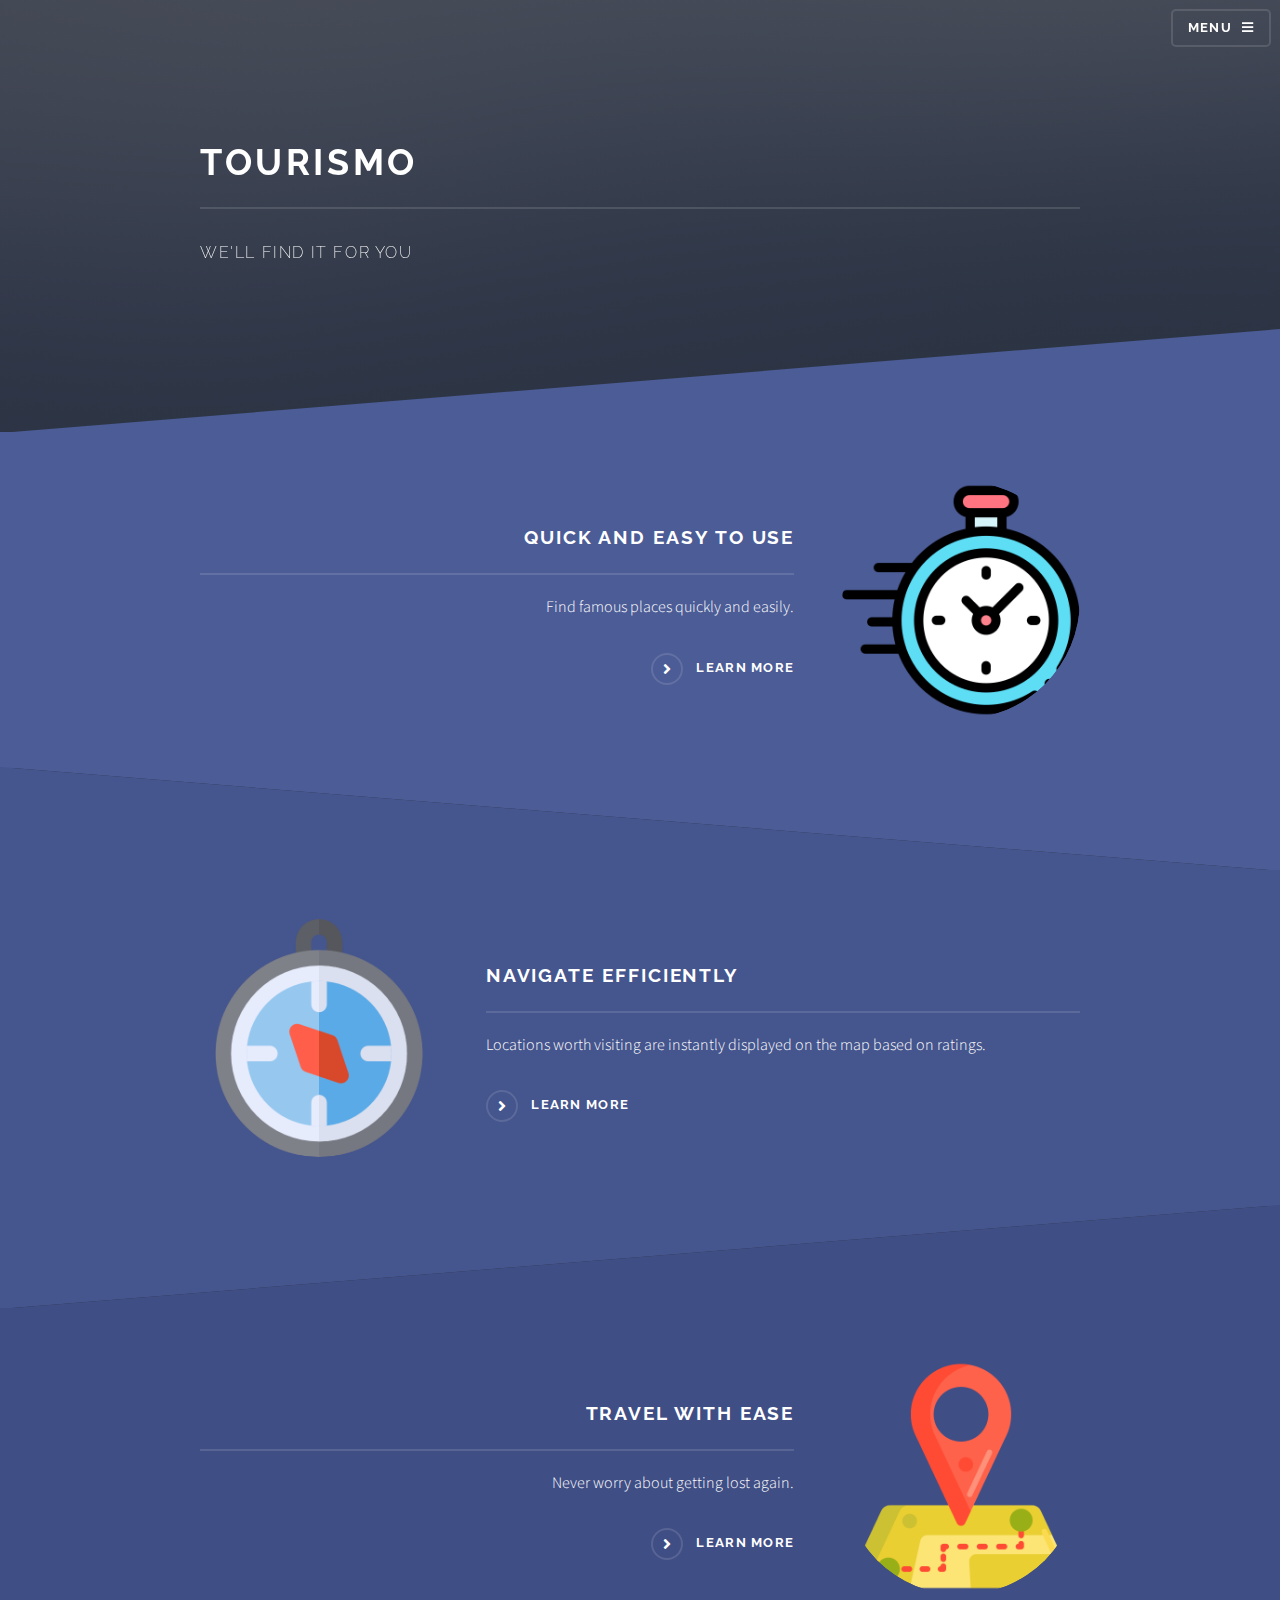
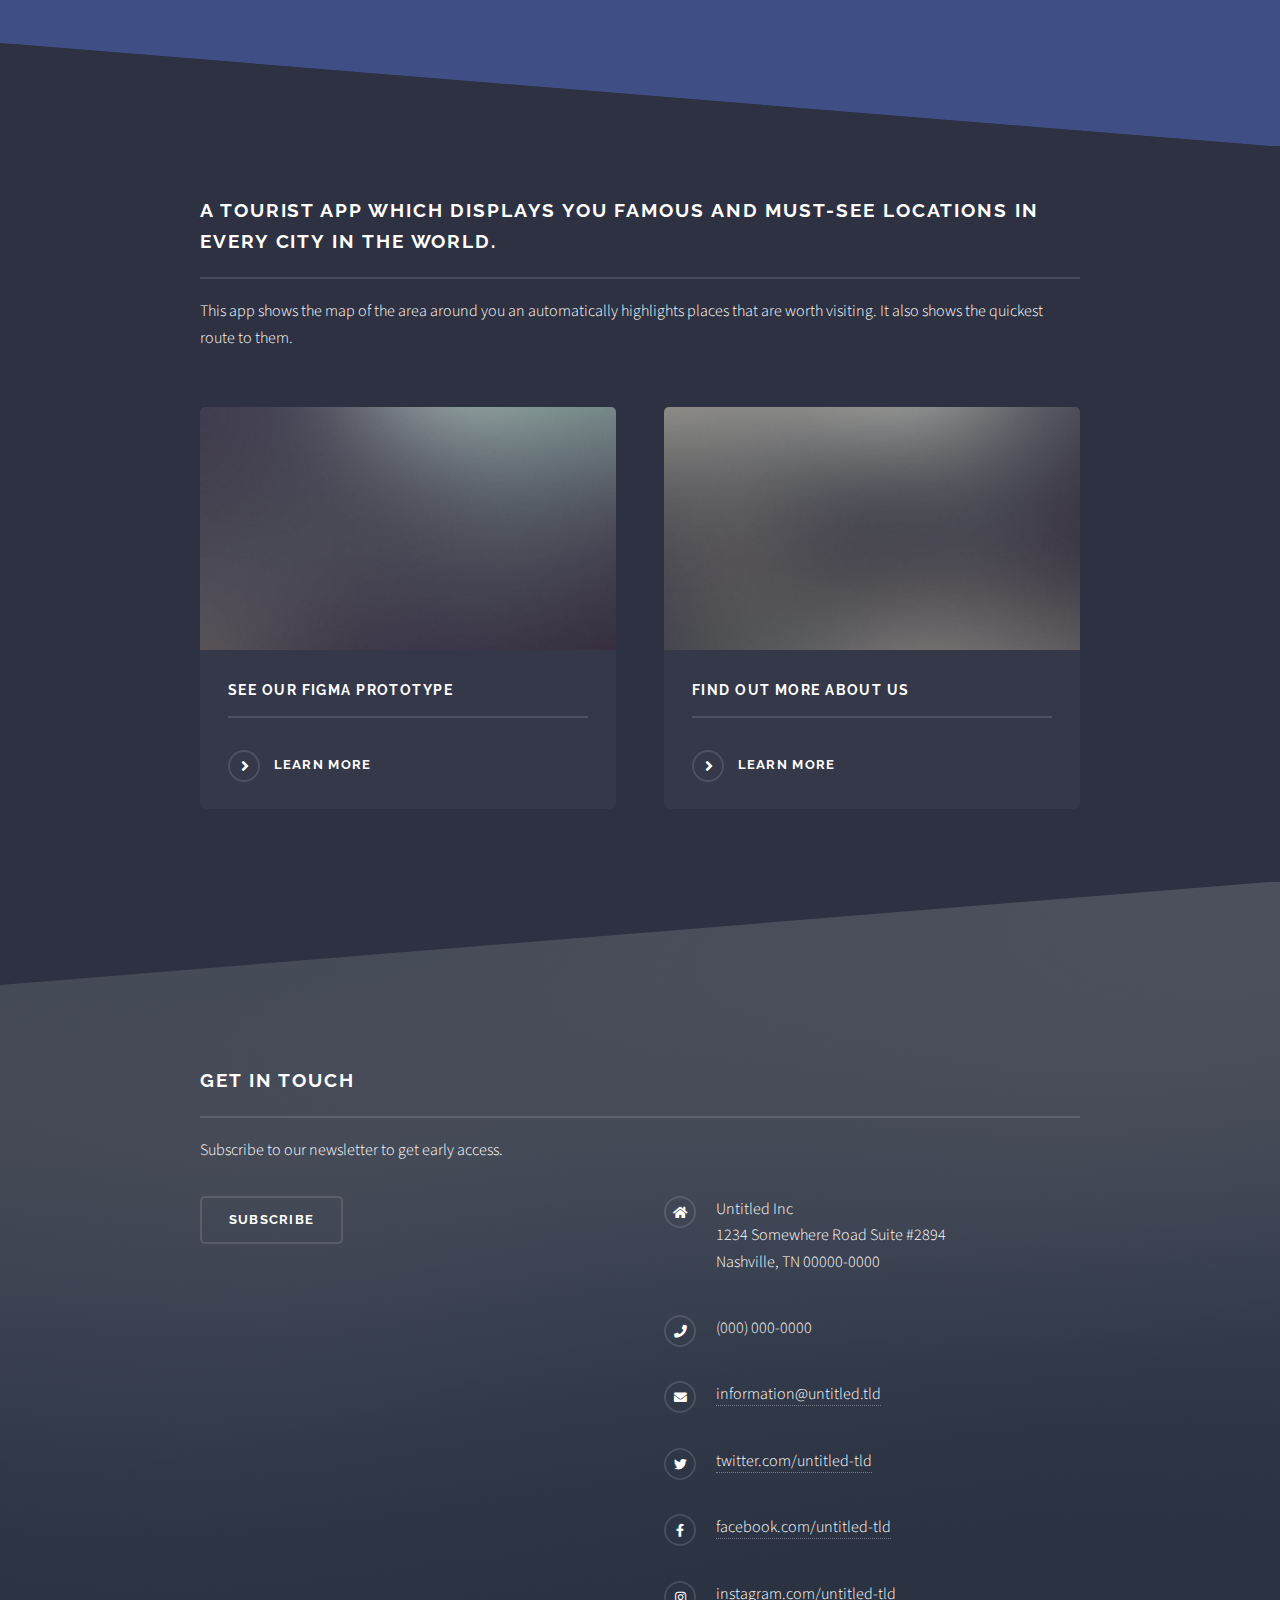
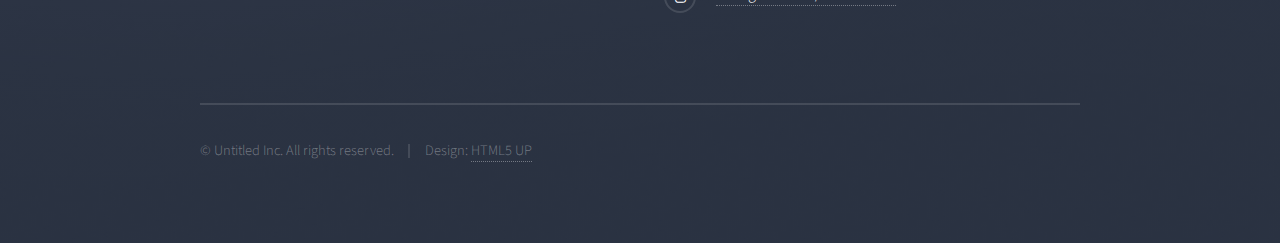
==== TourismoNew/index.html @ 8129157f "Add files via upload" ====
<!DOCTYPE HTML>
<!--
	Solid State by HTML5 UP
	html5up.net | @ajlkn
	Free for personal and commercial use under the CCA 3.0 license (html5up.net/license)
-->
<html>
	<head>
		<title>Tourismo</title>
		<meta charset="utf-8" />
		<meta name="viewport" content="width=device-width, initial-scale=1, user-scalable=no" />
		<link rel="stylesheet" href="assets/css/main.css" />
		<noscript><link rel="stylesheet" href="assets/css/noscript.css" /></noscript>
		<!-- Global site tag (gtag.js) - Google Analytics -->
		<script async src="https://www.googletagmanager.com/gtag/js?id=UA-166348161-1"></script>
		<script>
			window.dataLayer = window.dataLayer || [];
			function gtag(){dataLayer.push(arguments);}
			gtag('js', new Date());

			gtag('config', 'UA-166348161-1');
		</script>

		<script>
			function subscribeClick() {
				gtag("event", "Subscribe", {"event_category": "Landing"})
			}

			function learnMoreClick() {
				gtag("event", "Learn More", {"event-category": "Landing"})
			}

			function menuClick() {
				gtag("event", "Menu", {"event-category": "Landing"})
			}
		</script>
	</head>
	<body class="is-preload">

		<!-- Page Wrapper -->
			<div id="page-wrapper">

				<!-- Header -->
					<header id="header" class="alt">
						<h1><a href="index.html">Tourismo</a></h1>
						<nav>
							<a href="#menu" onclick="menuClick()">Menu</a>
						</nav>
					</header>

				<!-- Menu -->
					<nav id="menu">
						<div class="inner">
							<h2>Menu</h2>
							<ul class="links">
								<li><a href="index.html">Home</a></li>
								<li><a href="generic.html">Generic</a></li>
								<li><a href="elements.html">Elements</a></li>
								<li><a href="#">Log In</a></li>
								<li><a href="#">Sign Up</a></li>
							</ul>
							<a href="#" class="close">Close</a>
						</div>
					</nav>

				<!-- Banner -->
					<section id="banner">
						<div class="inner">
							<div class="logo"> <!--<span class="icon fa-gem" > </span> --></div>
							<h2>Tourismo</h2>
							<p>We'll find it for you<a href="http://html5up.net"></a></p>
						</div>
					</section>

				<!-- Wrapper -->
					<section id="wrapper">

						<!-- One -->
							<section id="one" class="wrapper spotlight style1">
								<div class="inner">
									<a href="#" class="image"><img src="images/clock.png" alt=""/></a>
									<div class="content">
										<h2 class="major">Quick and Easy to Use</h2>
										<p>Find famous places quickly and easily.</p>
										<a href="#" class="special" onclick="learnMoreClick()">Learn more</a>
									</div>
								</div>
							</section>

						<!-- Two -->
							<section id="two" class="wrapper alt spotlight style2">
								<div class="inner">
									<a href="#" class="image"><img src="images/compass.png" alt="" /></a>
									<div class="content">
										<h2 class="major">Navigate efficiently</h2>
										<p>Locations worth visiting are instantly displayed on the map based on ratings.</p>
										<a href="#" class="special" onclick="learnMoreClick()">Learn more</a>
									</div>
								</div>
							</section>

						<!-- Three -->
							<section id="three" class="wrapper spotlight style3">
								<div class="inner">
									<a href="#" class="image"><img src="images/location.png" alt="" /></a>
									<div class="content">
										<h2 class="major">Travel with Ease</h2>
										<p>Never worry about getting lost again.</p>
										<a href="#" class="special" onclick="learnMoreClick()">Learn more</a>
									</div>
								</div>
							</section>

						<!-- Four -->
							<section id="four" class="wrapper alt style1">
								<div class="inner">
									<h2 class="major">A tourist app which displays you famous and must-see locations in every city in the world.</h2>
									<p>This app shows the map of the area around you an automatically highlights places that are worth visiting. It also shows the quickest route to them.</p>
									<section class="features">
										<article>
											<a href="#" class="image"><img src="images/pic04.jpg" alt="" /></a>
											<h3 class="major">See our Figma Prototype</h3>
											<p></p>
											<a href="#" class="special" onclick="learnMoreClick()">Learn more</a>
										</article>
										<article>
											<a href="#" class="image"><img src="images/pic05.jpg" alt="" /></a>
											<h3 class="major">Find out more about us</h3>
											<p></p>
											<a href="#" class="special" onclick="learnMoreClick()">Learn more</a>
										</article>
										<!--
										<article>
											<a href="#" class="image"><img src="images/pic06.jpg" alt="" /></a>
											<h3 class="major">Ante fermentum</h3>
											<p>Lorem ipsum dolor sit amet, consectetur adipiscing vehicula id nulla dignissim dapibus ultrices.</p>
											<a href="#" class="special">Learn more</a>
										</article>
										<article>
											<a href="#" class="image"><img src="images/pic07.jpg" alt="" /></a>
											<h3 class="major">Fusce consequat</h3>
											<p>Lorem ipsum dolor sit amet, consectetur adipiscing vehicula id nulla dignissim dapibus ultrices.</p>
											<a href="#" class="special">Learn more</a>
										</article>
									
									</section>
									<ul class="actions">
										<li><a href="#" class="button">Browse All</a></li>
									</ul>
								-->
								</div>
							</section>

					</section>

<script type='text/javascript' src='//s3.amazonaws.com/downloads.mailchimp.com/js/mc-validate.js'></script><script type='text/javascript'>(function($) {window.fnames = new Array(); window.ftypes = new Array();fnames[0]='EMAIL';ftypes[0]='email';fnames[1]='FNAME';ftypes[1]='text';fnames[2]='LNAME';ftypes[2]='text';fnames[3]='ADDRESS';ftypes[3]='address';fnames[4]='PHONE';ftypes[4]='phone';fnames[5]='BIRTHDAY';ftypes[5]='birthday';}(jQuery));var $mcj = jQuery.noConflict(true);</script>


				<!-- Footer -->
					<section id="footer">
						<div class="inner">
							<h2 class="major">Get in touch</h2>
							<p>Subscribe to our newsletter to get early access.</p>
							<form method="post" action="https://gmail.us18.list-manage.com/subscribe/post?u=f2b4767c05da5e5e7bdb85157&amp;id=066fffe103" target="_blank"> <!--
								<div class="fields">
									<div class="field">
										<label for="name">Name</label>
										<input type="text" name="name" id="name" />
									</div>
									<div class="field">
										<label for="email">Email</label>
										<input type="email" name="email" id="email" />
									</div>
									<div class="field">
										<label for="message">Message</label>
										<textarea name="message" id="message" rows="4"></textarea>
									</div>
								</div>
							-->
								<ul class="actions">
									<li><input onclick="subscribeClick()" type="submit" value="Subscribe" /></li>
								</ul>
							</form>
							<ul class="contact">
								<li class="icon solid fa-home">
									Untitled Inc<br />
									1234 Somewhere Road Suite #2894<br />
									Nashville, TN 00000-0000
								</li> 
								<li class="icon solid fa-phone">(000) 000-0000</li>
								<li class="icon solid fa-envelope"><a href="#">information@untitled.tld</a></li>
								<li class="icon brands fa-twitter"><a href="#">twitter.com/untitled-tld</a></li>
								<li class="icon brands fa-facebook-f"><a href="#">facebook.com/untitled-tld</a></li>
								<li class="icon brands fa-instagram"><a href="#">instagram.com/untitled-tld</a></li>
							</ul>
							<ul class="copyright">
								<li>&copy; Untitled Inc. All rights reserved.</li><li>Design: <a href="http://html5up.net">HTML5 UP</a></li>
							</ul>
						</div>
					</section>

			</div>

		<!-- Scripts -->
			<script src="assets/js/jquery.min.js"></script>
			<script src="assets/js/jquery.scrollex.min.js"></script>
			<script src="assets/js/browser.min.js"></script>
			<script src="assets/js/breakpoints.min.js"></script>
			<script src="assets/js/util.js"></script>
			<script src="assets/js/main.js"></script>

	</body>
</html>
---- TourismoNew/assets/css/main.css ----
@import url(fontawesome-all.min.css);
@import url("https://fonts.googleapis.com/css?family=Raleway:200,700|Source+Sans+Pro:300,600,300italic,600italic");

/*
	Solid State by HTML5 UP
	html5up.net | @ajlkn
	Free for personal and commercial use under the CCA 3.0 license (html5up.net/license)
*/

html, body, div, span, applet, object,
iframe, h1, h2, h3, h4, h5, h6, p, blockquote,
pre, a, abbr, acronym, address, big, cite,
code, del, dfn, em, img, ins, kbd, q, s, samp,
small, strike, strong, sub, sup, tt, var, b,
u, i, center, dl, dt, dd, ol, ul, li, fieldset,
form, label, legend, table, caption, tbody,
tfoot, thead, tr, th, td, article, aside,
canvas, details, embed, figure, figcaption,
footer, header, hgroup, menu, nav, output, ruby,
section, summary, time, mark, audio, video {
	margin: 0;
	padding: 0;
	border: 0;
	font-size: 100%;
	font: inherit;
	vertical-align: baseline;}

article, aside, details, figcaption, figure,
footer, header, hgroup, menu, nav, section {
	display: block;}

body {
	line-height: 1;
}

ol, ul {
	list-style: none;
}

blockquote, q {
	quotes: none;
}

	blockquote:before, blockquote:after, q:before, q:after {
		content: '';
		content: none;
	}

table {
	border-collapse: collapse;
	border-spacing: 0;
}

body {
	-webkit-text-size-adjust: none;
}

mark {
	background-color: transparent;
	color: inherit;
}

input::-moz-focus-inner {
	border: 0;
	padding: 0;
}

input, select, textarea {
	-moz-appearance: none;
	-webkit-appearance: none;
	-ms-appearance: none;
	appearance: none;
}

/* Basic */

	@-ms-viewport {
		width: device-width;
	}

	body {
		-ms-overflow-style: scrollbar;
	}

	@media screen and (max-width: 480px) {

		html, body {
			min-width: 320px;
		}

	}

	html {
		box-sizing: border-box;
	}

	*, *:before, *:after {
		box-sizing: inherit;
	}

	body {
		background-color: #2e3141;
		background-image: linear-gradient(to top, rgba(46, 49, 65, 0.8), rgba(46, 49, 65, 0.8)), url("../../images/bg.jpg");
		background-size: auto,
 cover;
		background-attachment: fixed,
 fixed;
		background-position: center,
 center;
	}

		body.is-preload *, body.is-preload *:before, body.is-preload *:after {
			-moz-animation: none !important;
			-webkit-animation: none !important;
			-ms-animation: none !important;
			animation: none !important;
			-moz-transition: none !important;
			-webkit-transition: none !important;
			-ms-transition: none !important;
			transition: none !important;
		}

/* Type */

	body, input, select, textarea {
		color: #ffffff;
		font-family: "Source Sans Pro", Helvetica, sans-serif;
		font-size: 16.5pt;
		font-weight: 300;
		line-height: 1.65;
	}

		@media screen and (max-width: 1680px) {

			body, input, select, textarea {
				font-size: 13pt;
			}

		}

		@media screen and (max-width: 1280px) {

			body, input, select, textarea {
				font-size: 12pt;
			}

		}

		@media screen and (max-width: 980px) {

			body, input, select, textarea {
				font-size: 12pt;
			}

		}

		@media screen and (max-width: 736px) {

			body, input, select, textarea {
				font-size: 12pt;
			}

		}

		@media screen and (max-width: 480px) {

			body, input, select, textarea {
				font-size: 12pt;
			}

		}

	a {
		-moz-transition: color 0.2s ease-in-out, border-bottom-color 0.2s ease-in-out;
		-webkit-transition: color 0.2s ease-in-out, border-bottom-color 0.2s ease-in-out;
		-ms-transition: color 0.2s ease-in-out, border-bottom-color 0.2s ease-in-out;
		transition: color 0.2s ease-in-out, border-bottom-color 0.2s ease-in-out;
		border-bottom: dotted 1px rgba(255, 255, 255, 0.35);
		color: #ffffff;
		text-decoration: none;
	}

		a:hover {
			border-bottom-color: transparent;
			color: #ffffff !important;
		}

		a.special:not(.button) {
			text-decoration: none;
			border-bottom: 0;
			display: block;
			font-family: Raleway, Helvetica, sans-serif;
			font-size: 0.8em;
			font-weight: 700;
			letter-spacing: 0.1em;
			margin: 0 0 2em 0;
			text-transform: uppercase;
		}

			a.special:not(.button):before {
				-moz-osx-font-smoothing: grayscale;
				-webkit-font-smoothing: antialiased;
				display: inline-block;
				font-style: normal;
				font-variant: normal;
				text-rendering: auto;
				line-height: 1;
				text-transform: none !important;
				font-family: 'Font Awesome 5 Free';
				font-weight: 900;
			}

			a.special:not(.button):before {
				-moz-transition: background-color 0.2s ease-in-out;
				-webkit-transition: background-color 0.2s ease-in-out;
				-ms-transition: background-color 0.2s ease-in-out;
				transition: background-color 0.2s ease-in-out;
				border-radius: 100%;
				border: solid 2px rgba(255, 255, 255, 0.125);
				content: '\f105';
				display: inline-block;
				font-size: 1.25em;
				height: 2em;
				line-height: 1.75em;
				margin-right: 0.85em;
				text-align: center;
				text-indent: 0.15em;
				vertical-align: middle;
				width: 2em;
			}

			a.special:not(.button):hover:before {
				background-color: rgba(255, 255, 255, 0.025);
			}

			a.special:not(.button):active:before {
				background-color: rgba(255, 255, 255, 0.075);
			}

	strong, b {
		color: #ffffff;
		font-weight: 600;
	}

	em, i {
		font-style: italic;
	}

	p {
		margin: 0 0 2em 0;
	}

	h1, h2, h3, h4, h5, h6 {
		color: #ffffff;
		font-family: Raleway, Helvetica, sans-serif;
		font-weight: 700;
		letter-spacing: 0.1em;
		margin: 0 0 1em 0;
		text-transform: uppercase;
	}

		h1 a, h2 a, h3 a, h4 a, h5 a, h6 a {
			color: inherit;
			text-decoration: none;
			border-bottom: 0;
		}

		h1 span, h2 span, h3 span, h4 span, h5 span, h6 span {
			font-weight: 200;
		}

		h1.major, h2.major, h3.major, h4.major, h5.major, h6.major {
			padding-bottom: 1em;
			border-bottom: solid 2px rgba(255, 255, 255, 0.125);
		}

	h2 {
		font-size: 1.2em;
	}

	h3 {
		font-size: 0.9em;
	}

	h4 {
		font-size: 0.7em;
	}

	h5 {
		font-size: 0.7em;
	}

	h6 {
		font-size: 0.7em;
	}

	@media screen and (max-width: 736px) {

		h2 {
			font-size: 1em;
		}

		h3 {
			font-size: 0.8em;
		}

	}

	sub {
		font-size: 0.8em;
		position: relative;
		top: 0.5em;
	}

	sup {
		font-size: 0.8em;
		position: relative;
		top: -0.5em;
	}

	blockquote {
		border-left: solid 4px rgba(255, 255, 255, 0.125);
		font-style: italic;
		margin: 0 0 2em 0;
		padding: 0.5em 0 0.5em 2em;
	}

	code {
		background: rgba(255, 255, 255, 0.025);
		border-radius: 5px;
		border: solid 2px rgba(255, 255, 255, 0.125);
		font-family: "Courier New", monospace;
		font-size: 0.9em;
		margin: 0 0.25em;
		padding: 0.25em 0.65em;
	}

	pre {
		-webkit-overflow-scrolling: touch;
		font-family: "Courier New", monospace;
		font-size: 0.9em;
		margin: 0 0 2em 0;
	}

		pre code {
			display: block;
			line-height: 1.75em;
			padding: 1em 1.5em;
			overflow-x: auto;
		}

	hr {
		border: 0;
		border-bottom: solid 2px rgba(255, 255, 255, 0.125);
		margin: 2.5em 0;
	}

		hr.major {
			margin: 4em 0;
		}

	.align-left {
		text-align: left;
	}

	.align-center {
		text-align: center;
	}

	.align-right {
		text-align: right;
	}

/* Row */

	.row {
		display: flex;
		flex-wrap: wrap;
		box-sizing: border-box;
		align-items: stretch;
	}

		.row > * {
			box-sizing: border-box;
		}

		.row.gtr-uniform > * > :last-child {
			margin-bottom: 0;
		}

		.row.aln-left {
			justify-content: flex-start;
		}

		.row.aln-center {
			justify-content: center;
		}

		.row.aln-right {
			justify-content: flex-end;
		}

		.row.aln-top {
			align-items: flex-start;
		}

		.row.aln-middle {
			align-items: center;
		}

		.row.aln-bottom {
			align-items: flex-end;
		}

		.row > .imp {
			order: -1;
		}

		.row > .col-1 {
			width: 8.33333%;
		}

		.row > .off-1 {
			margin-left: 8.33333%;
		}

		.row > .col-2 {
			width: 16.66667%;
		}

		.row > .off-2 {
			margin-left: 16.66667%;
		}

		.row > .col-3 {
			width: 25%;
		}

		.row > .off-3 {
			margin-left: 25%;
		}

		.row > .col-4 {
			width: 33.33333%;
		}

		.row > .off-4 {
			margin-left: 33.33333%;
		}

		.row > .col-5 {
			width: 41.66667%;
		}

		.row > .off-5 {
			margin-left: 41.66667%;
		}

		.row > .col-6 {
			width: 50%;
		}

		.row > .off-6 {
			margin-left: 50%;
		}

		.row > .col-7 {
			width: 58.33333%;
		}

		.row > .off-7 {
			margin-left: 58.33333%;
		}

		.row > .col-8 {
			width: 66.66667%;
		}

		.row > .off-8 {
			margin-left: 66.66667%;
		}

		.row > .col-9 {
			width: 75%;
		}

		.row > .off-9 {
			margin-left: 75%;
		}

		.row > .col-10 {
			width: 83.33333%;
		}

		.row > .off-10 {
			margin-left: 83.33333%;
		}

		.row > .col-11 {
			width: 91.66667%;
		}

		.row > .off-11 {
			margin-left: 91.66667%;
		}

		.row > .col-12 {
			width: 100%;
		}

		.row > .off-12 {
			margin-left: 100%;
		}

		.row.gtr-0 {
			margin-top: 0;
			margin-left: 0em;
		}

			.row.gtr-0 > * {
				padding: 0 0 0 0em;
			}

			.row.gtr-0.gtr-uniform {
				margin-top: 0em;
			}

				.row.gtr-0.gtr-uniform > * {
					padding-top: 0em;
				}

		.row.gtr-25 {
			margin-top: 0;
			margin-left: -0.4375em;
		}

			.row.gtr-25 > * {
				padding: 0 0 0 0.4375em;
			}

			.row.gtr-25.gtr-uniform {
				margin-top: -0.4375em;
			}

				.row.gtr-25.gtr-uniform > * {
					padding-top: 0.4375em;
				}

		.row.gtr-50 {
			margin-top: 0;
			margin-left: -0.875em;
		}

			.row.gtr-50 > * {
				padding: 0 0 0 0.875em;
			}

			.row.gtr-50.gtr-uniform {
				margin-top: -0.875em;
			}

				.row.gtr-50.gtr-uniform > * {
					padding-top: 0.875em;
				}

		.row {
			margin-top: 0;
			margin-left: -1.75em;
		}

			.row > * {
				padding: 0 0 0 1.75em;
			}

			.row.gtr-uniform {
				margin-top: -1.75em;
			}

				.row.gtr-uniform > * {
					padding-top: 1.75em;
				}

		.row.gtr-150 {
			margin-top: 0;
			margin-left: -2.625em;
		}

			.row.gtr-150 > * {
				padding: 0 0 0 2.625em;
			}

			.row.gtr-150.gtr-uniform {
				margin-top: -2.625em;
			}

				.row.gtr-150.gtr-uniform > * {
					padding-top: 2.625em;
				}

		.row.gtr-200 {
			margin-top: 0;
			margin-left: -3.5em;
		}

			.row.gtr-200 > * {
				padding: 0 0 0 3.5em;
			}

			.row.gtr-200.gtr-uniform {
				margin-top: -3.5em;
			}

				.row.gtr-200.gtr-uniform > * {
					padding-top: 3.5em;
				}

		@media screen and (max-width: 1680px) {

			.row {
				display: flex;
				flex-wrap: wrap;
				box-sizing: border-box;
				align-items: stretch;
			}

				.row > * {
					box-sizing: border-box;
				}

				.row.gtr-uniform > * > :last-child {
					margin-bottom: 0;
				}

				.row.aln-left {
					justify-content: flex-start;
				}

				.row.aln-center {
					justify-content: center;
				}

				.row.aln-right {
					justify-content: flex-end;
				}

				.row.aln-top {
					align-items: flex-start;
				}

				.row.aln-middle {
					align-items: center;
				}

				.row.aln-bottom {
					align-items: flex-end;
				}

				.row > .imp-xlarge {
					order: -1;
				}

				.row > .col-1-xlarge {
					width: 8.33333%;
				}

				.row > .off-1-xlarge {
					margin-left: 8.33333%;
				}

				.row > .col-2-xlarge {
					width: 16.66667%;
				}

				.row > .off-2-xlarge {
					margin-left: 16.66667%;
				}

				.row > .col-3-xlarge {
					width: 25%;
				}

				.row > .off-3-xlarge {
					margin-left: 25%;
				}

				.row > .col-4-xlarge {
					width: 33.33333%;
				}

				.row > .off-4-xlarge {
					margin-left: 33.33333%;
				}

				.row > .col-5-xlarge {
					width: 41.66667%;
				}

				.row > .off-5-xlarge {
					margin-left: 41.66667%;
				}

				.row > .col-6-xlarge {
					width: 50%;
				}

				.row > .off-6-xlarge {
					margin-left: 50%;
				}

				.row > .col-7-xlarge {
					width: 58.33333%;
				}

				.row > .off-7-xlarge {
					margin-left: 58.33333%;
				}

				.row > .col-8-xlarge {
					width: 66.66667%;
				}

				.row > .off-8-xlarge {
					margin-left: 66.66667%;
				}

				.row > .col-9-xlarge {
					width: 75%;
				}

				.row > .off-9-xlarge {
					margin-left: 75%;
				}

				.row > .col-10-xlarge {
					width: 83.33333%;
				}

				.row > .off-10-xlarge {
					margin-left: 83.33333%;
				}

				.row > .col-11-xlarge {
					width: 91.66667%;
				}

				.row > .off-11-xlarge {
					margin-left: 91.66667%;
				}

				.row > .col-12-xlarge {
					width: 100%;
				}

				.row > .off-12-xlarge {
					margin-left: 100%;
				}

				.row.gtr-0 {
					margin-top: 0;
					margin-left: 0em;
				}

					.row.gtr-0 > * {
						padding: 0 0 0 0em;
					}

					.row.gtr-0.gtr-uniform {
						margin-top: 0em;
					}

						.row.gtr-0.gtr-uniform > * {
							padding-top: 0em;
						}

				.row.gtr-25 {
					margin-top: 0;
					margin-left: -0.4375em;
				}

					.row.gtr-25 > * {
						padding: 0 0 0 0.4375em;
					}

					.row.gtr-25.gtr-uniform {
						margin-top: -0.4375em;
					}

						.row.gtr-25.gtr-uniform > * {
							padding-top: 0.4375em;
						}

				.row.gtr-50 {
					margin-top: 0;
					margin-left: -0.875em;
				}

					.row.gtr-50 > * {
						padding: 0 0 0 0.875em;
					}

					.row.gtr-50.gtr-uniform {
						margin-top: -0.875em;
					}

						.row.gtr-50.gtr-uniform > * {
							padding-top: 0.875em;
						}

				.row {
					margin-top: 0;
					margin-left: -1.75em;
				}

					.row > * {
						padding: 0 0 0 1.75em;
					}

					.row.gtr-uniform {
						margin-top: -1.75em;
					}

						.row.gtr-uniform > * {
							padding-top: 1.75em;
						}

				.row.gtr-150 {
					margin-top: 0;
					margin-left: -2.625em;
				}

					.row.gtr-150 > * {
						padding: 0 0 0 2.625em;
					}

					.row.gtr-150.gtr-uniform {
						margin-top: -2.625em;
					}

						.row.gtr-150.gtr-uniform > * {
							padding-top: 2.625em;
						}

				.row.gtr-200 {
					margin-top: 0;
					margin-left: -3.5em;
				}

					.row.gtr-200 > * {
						padding: 0 0 0 3.5em;
					}

					.row.gtr-200.gtr-uniform {
						margin-top: -3.5em;
					}

						.row.gtr-200.gtr-uniform > * {
							padding-top: 3.5em;
						}

		}

		@media screen and (max-width: 1280px) {

			.row {
				display: flex;
				flex-wrap: wrap;
				box-sizing: border-box;
				align-items: stretch;
			}

				.row > * {
					box-sizing: border-box;
				}

				.row.gtr-uniform > * > :last-child {
					margin-bottom: 0;
				}

				.row.aln-left {
					justify-content: flex-start;
				}

				.row.aln-center {
					justify-content: center;
				}

				.row.aln-right {
					justify-content: flex-end;
				}

				.row.aln-top {
					align-items: flex-start;
				}

				.row.aln-middle {
					align-items: center;
				}

				.row.aln-bottom {
					align-items: flex-end;
				}

				.row > .imp-large {
					order: -1;
				}

				.row > .col-1-large {
					width: 8.33333%;
				}

				.row > .off-1-large {
					margin-left: 8.33333%;
				}

				.row > .col-2-large {
					width: 16.66667%;
				}

				.row > .off-2-large {
					margin-left: 16.66667%;
				}

				.row > .col-3-large {
					width: 25%;
				}

				.row > .off-3-large {
					margin-left: 25%;
				}

				.row > .col-4-large {
					width: 33.33333%;
				}

				.row > .off-4-large {
					margin-left: 33.33333%;
				}

				.row > .col-5-large {
					width: 41.66667%;
				}

				.row > .off-5-large {
					margin-left: 41.66667%;
				}

				.row > .col-6-large {
					width: 50%;
				}

				.row > .off-6-large {
					margin-left: 50%;
				}

				.row > .col-7-large {
					width: 58.33333%;
				}

				.row > .off-7-large {
					margin-left: 58.33333%;
				}

				.row > .col-8-large {
					width: 66.66667%;
				}

				.row > .off-8-large {
					margin-left: 66.66667%;
				}

				.row > .col-9-large {
					width: 75%;
				}

				.row > .off-9-large {
					margin-left: 75%;
				}

				.row > .col-10-large {
					width: 83.33333%;
				}

				.row > .off-10-large {
					margin-left: 83.33333%;
				}

				.row > .col-11-large {
					width: 91.66667%;
				}

				.row > .off-11-large {
					margin-left: 91.66667%;
				}

				.row > .col-12-large {
					width: 100%;
				}

				.row > .off-12-large {
					margin-left: 100%;
				}

				.row.gtr-0 {
					margin-top: 0;
					margin-left: 0em;
				}

					.row.gtr-0 > * {
						padding: 0 0 0 0em;
					}

					.row.gtr-0.gtr-uniform {
						margin-top: 0em;
					}

						.row.gtr-0.gtr-uniform > * {
							padding-top: 0em;
						}

				.row.gtr-25 {
					margin-top: 0;
					margin-left: -0.4375em;
				}

					.row.gtr-25 > * {
						padding: 0 0 0 0.4375em;
					}

					.row.gtr-25.gtr-uniform {
						margin-top: -0.4375em;
					}

						.row.gtr-25.gtr-uniform > * {
							padding-top: 0.4375em;
						}

				.row.gtr-50 {
					margin-top: 0;
					margin-left: -0.875em;
				}

					.row.gtr-50 > * {
						padding: 0 0 0 0.875em;
					}

					.row.gtr-50.gtr-uniform {
						margin-top: -0.875em;
					}

						.row.gtr-50.gtr-uniform > * {
							padding-top: 0.875em;
						}

				.row {
					margin-top: 0;
					margin-left: -1.75em;
				}

					.row > * {
						padding: 0 0 0 1.75em;
					}

					.row.gtr-uniform {
						margin-top: -1.75em;
					}

						.row.gtr-uniform > * {
							padding-top: 1.75em;
						}

				.row.gtr-150 {
					margin-top: 0;
					margin-left: -2.625em;
				}

					.row.gtr-150 > * {
						padding: 0 0 0 2.625em;
					}

					.row.gtr-150.gtr-uniform {
						margin-top: -2.625em;
					}

						.row.gtr-150.gtr-uniform > * {
							padding-top: 2.625em;
						}

				.row.gtr-200 {
					margin-top: 0;
					margin-left: -3.5em;
				}

					.row.gtr-200 > * {
						padding: 0 0 0 3.5em;
					}

					.row.gtr-200.gtr-uniform {
						margin-top: -3.5em;
					}

						.row.gtr-200.gtr-uniform > * {
							padding-top: 3.5em;
						}

		}

		@media screen and (max-width: 980px) {

			.row {
				display: flex;
				flex-wrap: wrap;
				box-sizing: border-box;
				align-items: stretch;
			}

				.row > * {
					box-sizing: border-box;
				}

				.row.gtr-uniform > * > :last-child {
					margin-bottom: 0;
				}

				.row.aln-left {
					justify-content: flex-start;
				}

				.row.aln-center {
					justify-content: center;
				}

				.row.aln-right {
					justify-content: flex-end;
				}

				.row.aln-top {
					align-items: flex-start;
				}

				.row.aln-middle {
					align-items: center;
				}

				.row.aln-bottom {
					align-items: flex-end;
				}

				.row > .imp-medium {
					order: -1;
				}

				.row > .col-1-medium {
					width: 8.33333%;
				}

				.row > .off-1-medium {
					margin-left: 8.33333%;
				}

				.row > .col-2-medium {
					width: 16.66667%;
				}

				.row > .off-2-medium {
					margin-left: 16.66667%;
				}

				.row > .col-3-medium {
					width: 25%;
				}

				.row > .off-3-medium {
					margin-left: 25%;
				}

				.row > .col-4-medium {
					width: 33.33333%;
				}

				.row > .off-4-medium {
					margin-left: 33.33333%;
				}

				.row > .col-5-medium {
					width: 41.66667%;
				}

				.row > .off-5-medium {
					margin-left: 41.66667%;
				}

				.row > .col-6-medium {
					width: 50%;
				}

				.row > .off-6-medium {
					margin-left: 50%;
				}

				.row > .col-7-medium {
					width: 58.33333%;
				}

				.row > .off-7-medium {
					margin-left: 58.33333%;
				}

				.row > .col-8-medium {
					width: 66.66667%;
				}

				.row > .off-8-medium {
					margin-left: 66.66667%;
				}

				.row > .col-9-medium {
					width: 75%;
				}

				.row > .off-9-medium {
					margin-left: 75%;
				}

				.row > .col-10-medium {
					width: 83.33333%;
				}

				.row > .off-10-medium {
					margin-left: 83.33333%;
				}

				.row > .col-11-medium {
					width: 91.66667%;
				}

				.row > .off-11-medium {
					margin-left: 91.66667%;
				}

				.row > .col-12-medium {
					width: 100%;
				}

				.row > .off-12-medium {
					margin-left: 100%;
				}

				.row.gtr-0 {
					margin-top: 0;
					margin-left: 0em;
				}

					.row.gtr-0 > * {
						padding: 0 0 0 0em;
					}

					.row.gtr-0.gtr-uniform {
						margin-top: 0em;
					}

						.row.gtr-0.gtr-uniform > * {
							padding-top: 0em;
						}

				.row.gtr-25 {
					margin-top: 0;
					margin-left: -0.4375em;
				}

					.row.gtr-25 > * {
						padding: 0 0 0 0.4375em;
					}

					.row.gtr-25.gtr-uniform {
						margin-top: -0.4375em;
					}

						.row.gtr-25.gtr-uniform > * {
							padding-top: 0.4375em;
						}

				.row.gtr-50 {
					margin-top: 0;
					margin-left: -0.875em;
				}

					.row.gtr-50 > * {
						padding: 0 0 0 0.875em;
					}

					.row.gtr-50.gtr-uniform {
						margin-top: -0.875em;
					}

						.row.gtr-50.gtr-uniform > * {
							padding-top: 0.875em;
						}

				.row {
					margin-top: 0;
					margin-left: -1.75em;
				}

					.row > * {
						padding: 0 0 0 1.75em;
					}

					.row.gtr-uniform {
						margin-top: -1.75em;
					}

						.row.gtr-uniform > * {
							padding-top: 1.75em;
						}

				.row.gtr-150 {
					margin-top: 0;
					margin-left: -2.625em;
				}

					.row.gtr-150 > * {
						padding: 0 0 0 2.625em;
					}

					.row.gtr-150.gtr-uniform {
						margin-top: -2.625em;
					}

						.row.gtr-150.gtr-uniform > * {
							padding-top: 2.625em;
						}

				.row.gtr-200 {
					margin-top: 0;
					margin-left: -3.5em;
				}

					.row.gtr-200 > * {
						padding: 0 0 0 3.5em;
					}

					.row.gtr-200.gtr-uniform {
						margin-top: -3.5em;
					}

						.row.gtr-200.gtr-uniform > * {
							padding-top: 3.5em;
						}

		}

		@media screen and (max-width: 736px) {

			.row {
				display: flex;
				flex-wrap: wrap;
				box-sizing: border-box;
				align-items: stretch;
			}

				.row > * {
					box-sizing: border-box;
				}

				.row.gtr-uniform > * > :last-child {
					margin-bottom: 0;
				}

				.row.aln-left {
					justify-content: flex-start;
				}

				.row.aln-center {
					justify-content: center;
				}

				.row.aln-right {
					justify-content: flex-end;
				}

				.row.aln-top {
					align-items: flex-start;
				}

				.row.aln-middle {
					align-items: center;
				}

				.row.aln-bottom {
					align-items: flex-end;
				}

				.row > .imp-small {
					order: -1;
				}

				.row > .col-1-small {
					width: 8.33333%;
				}

				.row > .off-1-small {
					margin-left: 8.33333%;
				}

				.row > .col-2-small {
					width: 16.66667%;
				}

				.row > .off-2-small {
					margin-left: 16.66667%;
				}

				.row > .col-3-small {
					width: 25%;
				}

				.row > .off-3-small {
					margin-left: 25%;
				}

				.row > .col-4-small {
					width: 33.33333%;
				}

				.row > .off-4-small {
					margin-left: 33.33333%;
				}

				.row > .col-5-small {
					width: 41.66667%;
				}

				.row > .off-5-small {
					margin-left: 41.66667%;
				}

				.row > .col-6-small {
					width: 50%;
				}

				.row > .off-6-small {
					margin-left: 50%;
				}

				.row > .col-7-small {
					width: 58.33333%;
				}

				.row > .off-7-small {
					margin-left: 58.33333%;
				}

				.row > .col-8-small {
					width: 66.66667%;
				}

				.row > .off-8-small {
					margin-left: 66.66667%;
				}

				.row > .col-9-small {
					width: 75%;
				}

				.row > .off-9-small {
					margin-left: 75%;
				}

				.row > .col-10-small {
					width: 83.33333%;
				}

				.row > .off-10-small {
					margin-left: 83.33333%;
				}

				.row > .col-11-small {
					width: 91.66667%;
				}

				.row > .off-11-small {
					margin-left: 91.66667%;
				}

				.row > .col-12-small {
					width: 100%;
				}

				.row > .off-12-small {
					margin-left: 100%;
				}

				.row.gtr-0 {
					margin-top: 0;
					margin-left: 0em;
				}

					.row.gtr-0 > * {
						padding: 0 0 0 0em;
					}

					.row.gtr-0.gtr-uniform {
						margin-top: 0em;
					}

						.row.gtr-0.gtr-uniform > * {
							padding-top: 0em;
						}

				.row.gtr-25 {
					margin-top: 0;
					margin-left: -0.3125em;
				}

					.row.gtr-25 > * {
						padding: 0 0 0 0.3125em;
					}

					.row.gtr-25.gtr-uniform {
						margin-top: -0.3125em;
					}

						.row.gtr-25.gtr-uniform > * {
							padding-top: 0.3125em;
						}

				.row.gtr-50 {
					margin-top: 0;
					margin-left: -0.625em;
				}

					.row.gtr-50 > * {
						padding: 0 0 0 0.625em;
					}

					.row.gtr-50.gtr-uniform {
						margin-top: -0.625em;
					}

						.row.gtr-50.gtr-uniform > * {
							padding-top: 0.625em;
						}

				.row {
					margin-top: 0;
					margin-left: -1.25em;
				}

					.row > * {
						padding: 0 0 0 1.25em;
					}

					.row.gtr-uniform {
						margin-top: -1.25em;
					}

						.row.gtr-uniform > * {
							padding-top: 1.25em;
						}

				.row.gtr-150 {
					margin-top: 0;
					margin-left: -1.875em;
				}

					.row.gtr-150 > * {
						padding: 0 0 0 1.875em;
					}

					.row.gtr-150.gtr-uniform {
						margin-top: -1.875em;
					}

						.row.gtr-150.gtr-uniform > * {
							padding-top: 1.875em;
						}

				.row.gtr-200 {
					margin-top: 0;
					margin-left: -2.5em;
				}

					.row.gtr-200 > * {
						padding: 0 0 0 2.5em;
					}

					.row.gtr-200.gtr-uniform {
						margin-top: -2.5em;
					}

						.row.gtr-200.gtr-uniform > * {
							padding-top: 2.5em;
						}

		}

		@media screen and (max-width: 480px) {

			.row {
				display: flex;
				flex-wrap: wrap;
				box-sizing: border-box;
				align-items: stretch;
			}

				.row > * {
					box-sizing: border-box;
				}

				.row.gtr-uniform > * > :last-child {
					margin-bottom: 0;
				}

				.row.aln-left {
					justify-content: flex-start;
				}

				.row.aln-center {
					justify-content: center;
				}

				.row.aln-right {
					justify-content: flex-end;
				}

				.row.aln-top {
					align-items: flex-start;
				}

				.row.aln-middle {
					align-items: center;
				}

				.row.aln-bottom {
					align-items: flex-end;
				}

				.row > .imp-xsmall {
					order: -1;
				}

				.row > .col-1-xsmall {
					width: 8.33333%;
				}

				.row > .off-1-xsmall {
					margin-left: 8.33333%;
				}

				.row > .col-2-xsmall {
					width: 16.66667%;
				}

				.row > .off-2-xsmall {
					margin-left: 16.66667%;
				}

				.row > .col-3-xsmall {
					width: 25%;
				}

				.row > .off-3-xsmall {
					margin-left: 25%;
				}

				.row > .col-4-xsmall {
					width: 33.33333%;
				}

				.row > .off-4-xsmall {
					margin-left: 33.33333%;
				}

				.row > .col-5-xsmall {
					width: 41.66667%;
				}

				.row > .off-5-xsmall {
					margin-left: 41.66667%;
				}

				.row > .col-6-xsmall {
					width: 50%;
				}

				.row > .off-6-xsmall {
					margin-left: 50%;
				}

				.row > .col-7-xsmall {
					width: 58.33333%;
				}

				.row > .off-7-xsmall {
					margin-left: 58.33333%;
				}

				.row > .col-8-xsmall {
					width: 66.66667%;
				}

				.row > .off-8-xsmall {
					margin-left: 66.66667%;
				}

				.row > .col-9-xsmall {
					width: 75%;
				}

				.row > .off-9-xsmall {
					margin-left: 75%;
				}

				.row > .col-10-xsmall {
					width: 83.33333%;
				}

				.row > .off-10-xsmall {
					margin-left: 83.33333%;
				}

				.row > .col-11-xsmall {
					width: 91.66667%;
				}

				.row > .off-11-xsmall {
					margin-left: 91.66667%;
				}

				.row > .col-12-xsmall {
					width: 100%;
				}

				.row > .off-12-xsmall {
					margin-left: 100%;
				}

				.row.gtr-0 {
					margin-top: 0;
					margin-left: 0em;
				}

					.row.gtr-0 > * {
						padding: 0 0 0 0em;
					}

					.row.gtr-0.gtr-uniform {
						margin-top: 0em;
					}

						.row.gtr-0.gtr-uniform > * {
							padding-top: 0em;
						}

				.row.gtr-25 {
					margin-top: 0;
					margin-left: -0.3125em;
				}

					.row.gtr-25 > * {
						padding: 0 0 0 0.3125em;
					}

					.row.gtr-25.gtr-uniform {
						margin-top: -0.3125em;
					}

						.row.gtr-25.gtr-uniform > * {
							padding-top: 0.3125em;
						}

				.row.gtr-50 {
					margin-top: 0;
					margin-left: -0.625em;
				}

					.row.gtr-50 > * {
						padding: 0 0 0 0.625em;
					}

					.row.gtr-50.gtr-uniform {
						margin-top: -0.625em;
					}

						.row.gtr-50.gtr-uniform > * {
							padding-top: 0.625em;
						}

				.row {
					margin-top: 0;
					margin-left: -1.25em;
				}

					.row > * {
						padding: 0 0 0 1.25em;
					}

					.row.gtr-uniform {
						margin-top: -1.25em;
					}

						.row.gtr-uniform > * {
							padding-top: 1.25em;
						}

				.row.gtr-150 {
					margin-top: 0;
					margin-left: -1.875em;
				}

					.row.gtr-150 > * {
						padding: 0 0 0 1.875em;
					}

					.row.gtr-150.gtr-uniform {
						margin-top: -1.875em;
					}

						.row.gtr-150.gtr-uniform > * {
							padding-top: 1.875em;
						}

				.row.gtr-200 {
					margin-top: 0;
					margin-left: -2.5em;
				}

					.row.gtr-200 > * {
						padding: 0 0 0 2.5em;
					}

					.row.gtr-200.gtr-uniform {
						margin-top: -2.5em;
					}

						.row.gtr-200.gtr-uniform > * {
							padding-top: 2.5em;
						}

		}

		@media screen and (max-width: 360px) {

			.row {
				display: flex;
				flex-wrap: wrap;
				box-sizing: border-box;
				align-items: stretch;
			}

				.row > * {
					box-sizing: border-box;
				}

				.row.gtr-uniform > * > :last-child {
					margin-bottom: 0;
				}

				.row.aln-left {
					justify-content: flex-start;
				}

				.row.aln-center {
					justify-content: center;
				}

				.row.aln-right {
					justify-content: flex-end;
				}

				.row.aln-top {
					align-items: flex-start;
				}

				.row.aln-middle {
					align-items: center;
				}

				.row.aln-bottom {
					align-items: flex-end;
				}

				.row > .imp-xxsmall {
					order: -1;
				}

				.row > .col-1-xxsmall {
					width: 8.33333%;
				}

				.row > .off-1-xxsmall {
					margin-left: 8.33333%;
				}

				.row > .col-2-xxsmall {
					width: 16.66667%;
				}

				.row > .off-2-xxsmall {
					margin-left: 16.66667%;
				}

				.row > .col-3-xxsmall {
					width: 25%;
				}

				.row > .off-3-xxsmall {
					margin-left: 25%;
				}

				.row > .col-4-xxsmall {
					width: 33.33333%;
				}

				.row > .off-4-xxsmall {
					margin-left: 33.33333%;
				}

				.row > .col-5-xxsmall {
					width: 41.66667%;
				}

				.row > .off-5-xxsmall {
					margin-left: 41.66667%;
				}

				.row > .col-6-xxsmall {
					width: 50%;
				}

				.row > .off-6-xxsmall {
					margin-left: 50%;
				}

				.row > .col-7-xxsmall {
					width: 58.33333%;
				}

				.row > .off-7-xxsmall {
					margin-left: 58.33333%;
				}

				.row > .col-8-xxsmall {
					width: 66.66667%;
				}

				.row > .off-8-xxsmall {
					margin-left: 66.66667%;
				}

				.row > .col-9-xxsmall {
					width: 75%;
				}

				.row > .off-9-xxsmall {
					margin-left: 75%;
				}

				.row > .col-10-xxsmall {
					width: 83.33333%;
				}

				.row > .off-10-xxsmall {
					margin-left: 83.33333%;
				}

				.row > .col-11-xxsmall {
					width: 91.66667%;
				}

				.row > .off-11-xxsmall {
					margin-left: 91.66667%;
				}

				.row > .col-12-xxsmall {
					width: 100%;
				}

				.row > .off-12-xxsmall {
					margin-left: 100%;
				}

				.row.gtr-0 {
					margin-top: 0;
					margin-left: 0em;
				}

					.row.gtr-0 > * {
						padding: 0 0 0 0em;
					}

					.row.gtr-0.gtr-uniform {
						margin-top: 0em;
					}

						.row.gtr-0.gtr-uniform > * {
							padding-top: 0em;
						}

				.row.gtr-25 {
					margin-top: 0;
					margin-left: -0.3125em;
				}

					.row.gtr-25 > * {
						padding: 0 0 0 0.3125em;
					}

					.row.gtr-25.gtr-uniform {
						margin-top: -0.3125em;
					}

						.row.gtr-25.gtr-uniform > * {
							padding-top: 0.3125em;
						}

				.row.gtr-50 {
					margin-top: 0;
					margin-left: -0.625em;
				}

					.row.gtr-50 > * {
						padding: 0 0 0 0.625em;
					}

					.row.gtr-50.gtr-uniform {
						margin-top: -0.625em;
					}

						.row.gtr-50.gtr-uniform > * {
							padding-top: 0.625em;
						}

				.row {
					margin-top: 0;
					margin-left: -1.25em;
				}

					.row > * {
						padding: 0 0 0 1.25em;
					}

					.row.gtr-uniform {
						margin-top: -1.25em;
					}

						.row.gtr-uniform > * {
							padding-top: 1.25em;
						}

				.row.gtr-150 {
					margin-top: 0;
					margin-left: -1.875em;
				}

					.row.gtr-150 > * {
						padding: 0 0 0 1.875em;
					}

					.row.gtr-150.gtr-uniform {
						margin-top: -1.875em;
					}

						.row.gtr-150.gtr-uniform > * {
							padding-top: 1.875em;
						}

				.row.gtr-200 {
					margin-top: 0;
					margin-left: -2.5em;
				}

					.row.gtr-200 > * {
						padding: 0 0 0 2.5em;
					}

					.row.gtr-200.gtr-uniform {
						margin-top: -2.5em;
					}

						.row.gtr-200.gtr-uniform > * {
							padding-top: 2.5em;
						}

		}

/* Section/Article */

	section.special, article.special {
		text-align: center;
	}

/* Form */

	form {
		margin: 0 0 2em 0;
	}

		form > :last-child {
			margin-bottom: 0;
		}

		form > .fields {
			display: -moz-flex;
			display: -webkit-flex;
			display: -ms-flex;
			display: flex;
			-moz-flex-wrap: wrap;
			-webkit-flex-wrap: wrap;
			-ms-flex-wrap: wrap;
			flex-wrap: wrap;
			width: calc(100% + 3em);
			margin: -1.5em 0 2em -1.5em;
		}

			form > .fields > .field {
				-moz-flex-grow: 0;
				-webkit-flex-grow: 0;
				-ms-flex-grow: 0;
				flex-grow: 0;
				-moz-flex-shrink: 0;
				-webkit-flex-shrink: 0;
				-ms-flex-shrink: 0;
				flex-shrink: 0;
				padding: 1.5em 0 0 1.5em;
				width: calc(100% - 1.5em);
			}

				form > .fields > .field.half {
					width: calc(50% - 0.75em);
				}

				form > .fields > .field.third {
					width: calc(100%/3 - 0.5em);
				}

				form > .fields > .field.quarter {
					width: calc(25% - 0.375em);
				}

		@media screen and (max-width: 480px) {

			form > .fields {
				width: calc(100% + 3em);
				margin: -1.5em 0 2em -1.5em;
			}

				form > .fields > .field {
					padding: 1.5em 0 0 1.5em;
					width: calc(100% - 1.5em);
				}

					form > .fields > .field.half {
						width: calc(100% - 1.5em);
					}

					form > .fields > .field.third {
						width: calc(100% - 1.5em);
					}

					form > .fields > .field.quarter {
						width: calc(100% - 1.5em);
					}

		}

	label {
		color: #ffffff;
		display: block;
		font-family: Raleway, Helvetica, sans-serif;
		font-size: 0.8em;
		font-weight: 700;
		letter-spacing: 0.1em;
		margin: 0 0 0.7em 0;
		text-transform: uppercase;
	}

	input[type="text"],
	input[type="password"],
	input[type="email"],
	input[type="tel"],
	select,
	textarea {
		-moz-appearance: none;
		-webkit-appearance: none;
		-ms-appearance: none;
		appearance: none;
		background: rgba(255, 255, 255, 0.025);
		border-radius: 5px;
		border: none;
		border: solid 2px rgba(255, 255, 255, 0.125);
		color: inherit;
		display: block;
		outline: 0;
		padding: 0 1em;
		text-decoration: none;
		width: 100%;
	}

		input[type="text"]:invalid,
		input[type="password"]:invalid,
		input[type="email"]:invalid,
		input[type="tel"]:invalid,
		select:invalid,
		textarea:invalid {
			box-shadow: none;
		}

		input[type="text"]:focus,
		input[type="password"]:focus,
		input[type="email"]:focus,
		input[type="tel"]:focus,
		select:focus,
		textarea:focus {
			border-color: #5b6ba6;
		}

	select {
		background-image: url("data:image/svg+xml;charset=utf8,%3Csvg xmlns='http://www.w3.org/2000/svg' width='40' height='40' preserveAspectRatio='none' viewBox='0 0 40 40'%3E%3Cpath d='M9.4,12.3l10.4,10.4l10.4-10.4c0.2-0.2,0.5-0.4,0.9-0.4c0.3,0,0.6,0.1,0.9,0.4l3.3,3.3c0.2,0.2,0.4,0.5,0.4,0.9 c0,0.4-0.1,0.6-0.4,0.9L20.7,31.9c-0.2,0.2-0.5,0.4-0.9,0.4c-0.3,0-0.6-0.1-0.9-0.4L4.3,17.3c-0.2-0.2-0.4-0.5-0.4-0.9 c0-0.4,0.1-0.6,0.4-0.9l3.3-3.3c0.2-0.2,0.5-0.4,0.9-0.4S9.1,12.1,9.4,12.3z' fill='rgba(255, 255, 255, 0.125)' /%3E%3C/svg%3E");
		background-size: 1.25rem;
		background-repeat: no-repeat;
		background-position: calc(100% - 1rem) center;
		height: 2.75em;
		padding-right: 2.75em;
		text-overflow: ellipsis;
	}

		select option {
			color: #ffffff;
			background: #2e3141;
		}

		select:focus::-ms-value {
			background-color: transparent;
		}

		select::-ms-expand {
			display: none;
		}

	input[type="text"],
	input[type="password"],
	input[type="email"],
	select {
		height: 2.75em;
	}

	textarea {
		padding: 0.75em 1em;
	}

	input[type="checkbox"],
	input[type="radio"] {
		-moz-appearance: none;
		-webkit-appearance: none;
		-ms-appearance: none;
		appearance: none;
		display: block;
		float: left;
		margin-right: -2em;
		opacity: 0;
		width: 1em;
		z-index: -1;
	}

		input[type="checkbox"] + label,
		input[type="radio"] + label {
			text-decoration: none;
			color: #ffffff;
			cursor: pointer;
			display: inline-block;
			font-size: 1em;
			font-family: "Source Sans Pro", Helvetica, sans-serif;
			text-transform: none;
			letter-spacing: 0;
			font-weight: 300;
			padding-left: 2.4em;
			padding-right: 0.75em;
			position: relative;
		}

			input[type="checkbox"] + label:before,
			input[type="radio"] + label:before {
				-moz-osx-font-smoothing: grayscale;
				-webkit-font-smoothing: antialiased;
				display: inline-block;
				font-style: normal;
				font-variant: normal;
				text-rendering: auto;
				line-height: 1;
				text-transform: none !important;
				font-family: 'Font Awesome 5 Free';
				font-weight: 900;
			}

			input[type="checkbox"] + label:before,
			input[type="radio"] + label:before {
				background: rgba(255, 255, 255, 0.025);
				border-radius: 5px;
				border: solid 2px rgba(255, 255, 255, 0.125);
				content: '';
				display: inline-block;
				font-size: 0.8em;
				height: 2.0625em;
				left: 0;
				line-height: 2.0625em;
				position: absolute;
				text-align: center;
				top: 0;
				width: 2.0625em;
			}

		input[type="checkbox"]:checked + label:before,
		input[type="radio"]:checked + label:before {
			background: #ffffff;
			border-color: #ffffff;
			content: '\f00c';
			color: #2e3141;
		}

		input[type="checkbox"]:focus + label:before,
		input[type="radio"]:focus + label:before {
			border-color: #4c5c96;
		}

	input[type="checkbox"] + label:before {
		border-radius: 5px;
	}

	input[type="radio"] + label:before {
		border-radius: 100%;
	}

	::-webkit-input-placeholder {
		color: rgba(255, 255, 255, 0.35) !important;
		opacity: 1.0;
	}

	:-moz-placeholder {
		color: rgba(255, 255, 255, 0.35) !important;
		opacity: 1.0;
	}

	::-moz-placeholder {
		color: rgba(255, 255, 255, 0.35) !important;
		opacity: 1.0;
	}

	:-ms-input-placeholder {
		color: rgba(255, 255, 255, 0.35) !important;
		opacity: 1.0;
	}

/* Box */

	.box {
		border-radius: 5px;
		border: solid 2px rgba(255, 255, 255, 0.125);
		margin-bottom: 2em;
		padding: 1.5em;
	}

		.box > :last-child,
		.box > :last-child > :last-child,
		.box > :last-child > :last-child > :last-child {
			margin-bottom: 0;
		}

		.box.alt {
			border: 0;
			border-radius: 0;
			padding: 0;
		}

/* Icon */

	.icon {
		text-decoration: none;
		border-bottom: none;
		position: relative;
	}

		.icon:before {
			-moz-osx-font-smoothing: grayscale;
			-webkit-font-smoothing: antialiased;
			display: inline-block;
			font-style: normal;
			font-variant: normal;
			text-rendering: auto;
			line-height: 1;
			text-transform: none !important;
			font-family: 'Font Awesome 5 Free';
			font-weight: 400;
		}

		.icon > .label {
			display: none;
		}

		.icon:before {
			line-height: inherit;
		}

		.icon.solid:before {
			font-weight: 900;
		}

		.icon.brands:before {
			font-family: 'Font Awesome 5 Brands';
		}

/* Image */

	.image {
		border-radius: 5px;
		border: 0;
		display: inline-block;
		position: relative;
	}

		.image img {
			border-radius: 5px;
			display: block;
		}

		.image.left, .image.right {
			max-width: 40%;
		}

			.image.left img, .image.right img {
				width: 100%;
			}

		.image.left {
			float: left;
			padding: 0 1.5em 1em 0;
			top: 0.25em;
		}

		.image.right {
			float: right;
			padding: 0 0 1em 1.5em;
			top: 0.25em;
		}

		.image.fit {
			display: block;
			margin: 0 0 2em 0;
			width: 100%;
		}

			.image.fit img {
				width: 100%;
			}

		.image.main {
			display: block;
			margin: 0 0 3em 0;
			width: 100%;
		}

			.image.main img {
				width: 100%;
			}

/* List */

	ol {
		list-style: decimal;
		margin: 0 0 2em 0;
		padding-left: 1.25em;
	}

		ol li {
			padding-left: 0.25em;
		}

	ul {
		list-style: disc;
		margin: 0 0 2em 0;
		padding-left: 1em;
	}

		ul li {
			padding-left: 0.5em;
		}

		ul.alt {
			list-style: none;
			padding-left: 0;
		}

			ul.alt li {
				border-top: solid 1px rgba(255, 255, 255, 0.125);
				padding: 0.5em 0;
			}

				ul.alt li:first-child {
					border-top: 0;
					padding-top: 0;
				}

	dl {
		margin: 0 0 2em 0;
	}

		dl dt {
			display: block;
			font-weight: 600;
			margin: 0 0 1em 0;
		}

		dl dd {
			margin-left: 2em;
		}

/* Actions */

	ul.actions {
		display: -moz-flex;
		display: -webkit-flex;
		display: -ms-flex;
		display: flex;
		cursor: default;
		list-style: none;
		margin-left: -1em;
		padding-left: 0;
	}

		ul.actions li {
			padding: 0 0 0 1em;
			vertical-align: middle;
		}

		ul.actions.special {
			-moz-justify-content: center;
			-webkit-justify-content: center;
			-ms-justify-content: center;
			justify-content: center;
			width: 100%;
			margin-left: 0;
		}

			ul.actions.special li:first-child {
				padding-left: 0;
			}

		ul.actions.stacked {
			-moz-flex-direction: column;
			-webkit-flex-direction: column;
			-ms-flex-direction: column;
			flex-direction: column;
			margin-left: 0;
		}

			ul.actions.stacked li {
				padding: 1.3em 0 0 0;
			}

				ul.actions.stacked li:first-child {
					padding-top: 0;
				}

		ul.actions.fit {
			width: calc(100% + 1em);
		}

			ul.actions.fit li {
				-moz-flex-grow: 1;
				-webkit-flex-grow: 1;
				-ms-flex-grow: 1;
				flex-grow: 1;
				-moz-flex-shrink: 1;
				-webkit-flex-shrink: 1;
				-ms-flex-shrink: 1;
				flex-shrink: 1;
				width: 100%;
			}

				ul.actions.fit li > * {
					width: 100%;
				}

			ul.actions.fit.stacked {
				width: 100%;
			}

		@media screen and (max-width: 480px) {

			ul.actions:not(.fixed) {
				-moz-flex-direction: column;
				-webkit-flex-direction: column;
				-ms-flex-direction: column;
				flex-direction: column;
				margin-left: 0;
				width: 100% !important;
			}

				ul.actions:not(.fixed) li {
					-moz-flex-grow: 1;
					-webkit-flex-grow: 1;
					-ms-flex-grow: 1;
					flex-grow: 1;
					-moz-flex-shrink: 1;
					-webkit-flex-shrink: 1;
					-ms-flex-shrink: 1;
					flex-shrink: 1;
					padding: 1em 0 0 0;
					text-align: center;
					width: 100%;
				}

					ul.actions:not(.fixed) li > * {
						width: 100%;
					}

					ul.actions:not(.fixed) li:first-child {
						padding-top: 0;
					}

					ul.actions:not(.fixed) li input[type="submit"],
					ul.actions:not(.fixed) li input[type="reset"],
					ul.actions:not(.fixed) li input[type="button"],
					ul.actions:not(.fixed) li button,
					ul.actions:not(.fixed) li .button {
						width: 100%;
					}

						ul.actions:not(.fixed) li input[type="submit"].icon:before,
						ul.actions:not(.fixed) li input[type="reset"].icon:before,
						ul.actions:not(.fixed) li input[type="button"].icon:before,
						ul.actions:not(.fixed) li button.icon:before,
						ul.actions:not(.fixed) li .button.icon:before {
							margin-left: -0.5rem;
						}

		}

/* Icons */

	ul.icons {
		cursor: default;
		list-style: none;
		padding-left: 0;
	}

		ul.icons li {
			display: inline-block;
			padding: 0 1em 0 0;
		}

			ul.icons li:last-child {
				padding-right: 0;
			}

			ul.icons li .icon:before {
				font-size: 1.25em;
			}

/* Contact */

	ul.contact {
		list-style: none;
		padding: 0;
	}

		ul.contact li {
			text-decoration: none;
			margin: 2.5em 0 0 0;
			padding: 0 0 0 3.25em;
			position: relative;
		}

			ul.contact li:before {
				-moz-osx-font-smoothing: grayscale;
				-webkit-font-smoothing: antialiased;
				display: inline-block;
				font-style: normal;
				font-variant: normal;
				text-rendering: auto;
				line-height: 1;
				text-transform: none !important;
				font-family: 'Font Awesome 5 Free';
				font-weight: 400;
			}

			ul.contact li:before {
				border-radius: 100%;
				border: solid 2px rgba(255, 255, 255, 0.125);
				display: inline-block;
				font-size: 0.8em;
				height: 2.5em;
				left: 0;
				line-height: 2.35em;
				position: absolute;
				text-align: center;
				top: 0;
				width: 2.5em;
			}

			ul.contact li:first-child {
				margin-top: 0;
			}

		@media screen and (max-width: 736px) {

			ul.contact li {
				margin: 1.5em 0 0 0;
			}

		}

/* Pagination */

	ul.pagination {
		cursor: default;
		list-style: none;
		padding-left: 0;
	}

		ul.pagination li {
			display: inline-block;
			padding-left: 0;
			vertical-align: middle;
		}

			ul.pagination li > .page {
				-moz-transition: background-color 0.2s ease-in-out, color 0.2s ease-in-out;
				-webkit-transition: background-color 0.2s ease-in-out, color 0.2s ease-in-out;
				-ms-transition: background-color 0.2s ease-in-out, color 0.2s ease-in-out;
				transition: background-color 0.2s ease-in-out, color 0.2s ease-in-out;
				border-bottom: 0;
				border-radius: 5px;
				display: inline-block;
				height: 1.5em;
				line-height: 1.5em;
				margin: 0 0.125em;
				min-width: 1.5em;
				padding: 0 0.5em;
				text-align: center;
			}

				ul.pagination li > .page:hover {
					background-color: rgba(255, 255, 255, 0.025);
				}

				ul.pagination li > .page.active {
					background-color: #4c5c96;
				}

			ul.pagination li:first-child {
				padding-right: 0.75em;
			}

			ul.pagination li:last-child {
				padding-left: 0.75em;
			}

		@media screen and (max-width: 480px) {

			ul.pagination li:nth-child(n+2):nth-last-child(n+2) {
				display: none;
			}

			ul.pagination li .button {
				width: 100%;
			}

			ul.pagination li:first-child {
				width: calc(50% - 2px);
				text-align: left;
				padding-right: 0.325em;
			}

			ul.pagination li:last-child {
				width: calc(50% - 2px);
				text-align: right;
				padding-left: 0.325em;
			}

		}

/* Table */

	.table-wrapper {
		-webkit-overflow-scrolling: touch;
		overflow-x: auto;
	}

	table {
		margin: 0 0 2em 0;
		width: 100%;
	}

		table tbody tr {
			border: solid 1px rgba(255, 255, 255, 0.125);
			border-left: 0;
			border-right: 0;
		}

			table tbody tr:nth-child(2n + 1) {
				background-color: rgba(255, 255, 255, 0.025);
			}

		table td {
			padding: 0.75em 0.75em;
		}

		table th {
			color: #ffffff;
			font-size: 0.9em;
			font-weight: 600;
			padding: 0 0.75em 0.75em 0.75em;
			text-align: left;
		}

		table thead {
			border-bottom: solid 2px rgba(255, 255, 255, 0.125);
		}

		table tfoot {
			border-top: solid 2px rgba(255, 255, 255, 0.125);
		}

		table.alt {
			border-collapse: separate;
		}

			table.alt tbody tr td {
				border: solid 1px rgba(255, 255, 255, 0.125);
				border-left-width: 0;
				border-top-width: 0;
			}

				table.alt tbody tr td:first-child {
					border-left-width: 1px;
				}

			table.alt tbody tr:first-child td {
				border-top-width: 1px;
			}

			table.alt thead {
				border-bottom: 0;
			}

			table.alt tfoot {
				border-top: 0;
			}

/* Button */

	input[type="submit"],
	input[type="reset"],
	input[type="button"],
	button,
	.button {
		-moz-appearance: none;
		-webkit-appearance: none;
		-ms-appearance: none;
		appearance: none;
		-moz-transition: background-color 0.2s ease-in-out;
		-webkit-transition: background-color 0.2s ease-in-out;
		-ms-transition: background-color 0.2s ease-in-out;
		transition: background-color 0.2s ease-in-out;
		background-color: transparent;
		border-radius: 5px;
		border: 0;
		box-shadow: inset 0 0 0 2px rgba(255, 255, 255, 0.125);
		color: #ffffff !important;
		cursor: pointer;
		display: inline-block;
		font-family: Raleway, Helvetica, sans-serif;
		font-size: 0.8em;
		font-weight: 700;
		height: 3.75em;
		letter-spacing: 0.1em;
		line-height: 3.75em;
		padding: 0 2.25em;
		text-align: center;
		text-decoration: none;
		text-transform: uppercase;
		white-space: nowrap;
	}

		input[type="submit"]:hover,
		input[type="reset"]:hover,
		input[type="button"]:hover,
		button:hover,
		.button:hover {
			background-color: rgba(255, 255, 255, 0.025);
		}

		input[type="submit"]:active,
		input[type="reset"]:active,
		input[type="button"]:active,
		button:active,
		.button:active {
			background-color: rgba(255, 255, 255, 0.075);
		}

		input[type="submit"].icon:before,
		input[type="reset"].icon:before,
		input[type="button"].icon:before,
		button.icon:before,
		.button.icon:before {
			margin-right: 0.5em;
			color: rgba(255, 255, 255, 0.35);
		}

		input[type="submit"].primary,
		input[type="reset"].primary,
		input[type="button"].primary,
		button.primary,
		.button.primary {
			background-color: #4c5c96;
			box-shadow: none;
		}

			input[type="submit"].primary:hover,
			input[type="reset"].primary:hover,
			input[type="button"].primary:hover,
			button.primary:hover,
			.button.primary:hover {
				background-color: #53639e;
			}

			input[type="submit"].primary:active,
			input[type="reset"].primary:active,
			input[type="button"].primary:active,
			button.primary:active,
			.button.primary:active {
				background-color: #45558d;
			}

			input[type="submit"].primary.icon:before,
			input[type="reset"].primary.icon:before,
			input[type="button"].primary.icon:before,
			button.primary.icon:before,
			.button.primary.icon:before {
				color: #7985b0;
			}

		input[type="submit"].fit,
		input[type="reset"].fit,
		input[type="button"].fit,
		button.fit,
		.button.fit {
			width: 100%;
		}

		input[type="submit"].small,
		input[type="reset"].small,
		input[type="button"].small,
		button.small,
		.button.small {
			font-size: 0.6em;
		}

		input[type="submit"].large,
		input[type="reset"].large,
		input[type="button"].large,
		button.large,
		.button.large {
			font-size: 1em;
		}

		input[type="submit"].disabled, input[type="submit"]:disabled,
		input[type="reset"].disabled,
		input[type="reset"]:disabled,
		input[type="button"].disabled,
		input[type="button"]:disabled,
		button.disabled,
		button:disabled,
		.button.disabled,
		.button:disabled {
			opacity: 0.25;
		}

		@media screen and (max-width: 480px) {

			input[type="submit"],
			input[type="reset"],
			input[type="button"],
			button,
			.button {
				padding: 0;
			}

		}

/* Features */

	.features {
		display: -moz-flex;
		display: -webkit-flex;
		display: -ms-flex;
		display: flex;
		-moz-flex-wrap: wrap;
		-webkit-flex-wrap: wrap;
		-ms-flex-wrap: wrap;
		flex-wrap: wrap;
		margin: 0 0 2em 0;
	}

		.features article {
			padding: 1.75em 1.75em 0.1em 1.75em ;
			background-color: #353849;
			border-radius: 5px;
			margin: 1.5em 3em 1.5em 0;
			width: calc(50% - 1.5em);
		}

			.features article:nth-child(2n) {
				margin-right: 0;
			}

			.features article .image {
				border-radius: 5px 5px 0 0;
				display: block;
				margin-bottom: 1.75em;
				margin-left: -1.75em;
				margin-top: -1.75em;
				position: relative;
				width: calc(100% + 3.5em);
			}

				.features article .image img {
					border-radius: 5px 5px 0 0;
					width: 100%;
				}

		@media screen and (max-width: 980px) {

			.features article {
				margin: 1em 2em 1em 0;
				width: calc(50% - 1em);
			}

		}

		@media screen and (max-width: 736px) {

			.features article {
				padding: 1.5em 1.5em 0.1em 1.5em ;
				margin: 0.875em 1.75em 0.875em 0;
				width: calc(50% - 0.875em - 1px);
			}

				.features article .image {
					margin-bottom: 1.5em;
					margin-left: -1.5em;
					margin-top: -1.5em;
					width: calc(100% + 3em);
				}

		}

		@media screen and (max-width: 480px) {

			.features {
				display: block;
			}

				.features article {
					width: 100%;
					margin: 0 0 2em 0 !important;
				}

		}

/* Header */
	
	.mainlogo {
		height: 50px;
		width: 50px;
	}	


	#header {
		-moz-transition: background-color 0.2s ease-in-out;
		-webkit-transition: background-color 0.2s ease-in-out;
		-ms-transition: background-color 0.2s ease-in-out;
		transition: background-color 0.2s ease-in-out;
		background-color: rgba(53, 56, 73, 0.95);
		height: 3.5em;
		left: 0;
		line-height: 3.5em;
		padding: 0 1.25em;
		position: fixed;
		top: 0;
		width: 100%;
		z-index: 10000;
	}

		#header h1 {
			-moz-transition: opacity 0.2s ease-in-out, visibility 0.2s;
			-webkit-transition: opacity 0.2s ease-in-out, visibility 0.2s;
			-ms-transition: opacity 0.2s ease-in-out, visibility 0.2s;
			transition: opacity 0.2s ease-in-out, visibility 0.2s;
			border-bottom: 0;
			font-size: 0.8em;
			margin-bottom: 0;
			opacity: 1;
			visibility: visible;
		}

			#header h1 a {
				border: 0;
			}

		#header nav {
			font-family: Raleway, Helvetica, sans-serif;
			font-size: 0.8em;
			font-weight: 700;
			height: 3em;
			letter-spacing: 0.1em;
			line-height: 3em;
			position: absolute;
			right: 0.7em;
			text-transform: uppercase;
			top: 0.7em;
		}

			#header nav a {
				border: 0;
				display: inline-block;
				padding: 0 1em;
			}

				#header nav a:before {
					float: right;
					margin-left: 0.75em;
				}

				#header nav a[href="#menu"] {
					text-decoration: none;
					-moz-transition: background-color 0.2s ease-in-out;
					-webkit-transition: background-color 0.2s ease-in-out;
					-ms-transition: background-color 0.2s ease-in-out;
					transition: background-color 0.2s ease-in-out;
					border-radius: 5px;
					box-shadow: inset 0 0 0 2px rgba(255, 255, 255, 0.125);
					padding: 0 1.35em;
				}

					#header nav a[href="#menu"]:before {
						-moz-osx-font-smoothing: grayscale;
						-webkit-font-smoothing: antialiased;
						display: inline-block;
						font-style: normal;
						font-variant: normal;
						text-rendering: auto;
						line-height: 1;
						text-transform: none !important;
						font-family: 'Font Awesome 5 Free';
						font-weight: 900;
					}

					#header nav a[href="#menu"]:before {
						content: '\f0c9';
						line-height: inherit;
					}

					#header nav a[href="#menu"]:hover {
						background-color: rgba(255, 255, 255, 0.025);
					}

					#header nav a[href="#menu"]:active {
						background-color: rgba(255, 255, 255, 0.075);
					}

		#header.alt {
			background-color: transparent;
		}

			#header.alt h1 {
				opacity: 0;
				visibility: hidden;
			}

		@media screen and (max-width: 736px) {

			#header {
				height: 2.75em;
				line-height: 2.75em;
			}

				#header nav {
					top: 0;
					right: 0;
					height: inherit;
					line-height: inherit;
				}

					#header nav a {
						height: inherit;
						line-height: inherit;
					}

						#header nav a[href="#menu"] {
							box-shadow: none;
							padding: 0 1em;
							border-radius: 0;
						}

							#header nav a[href="#menu"]:hover, #header nav a[href="#menu"]:active {
								background-color: inherit;
							}

		}

		@media screen and (max-width: 480px) {

			#header nav a[href="#menu"] {
				width: 4em;
				white-space: nowrap;
				text-indent: 4em;
				position: relative;
			}

				#header nav a[href="#menu"]:before {
					width: inherit;
					position: absolute;
					top: 0;
					left: 0;
					text-indent: 0;
					text-align: right;
					margin-left: 0;
					padding-right: 1.25em;
				}

		}

/* Menu */

	#page-wrapper {
		-moz-transition: -moz-filter 0.25s ease;
		-webkit-transition: -webkit-filter 0.25s ease;
		-ms-transition: -ms-filter 0.25s ease;
		transition: filter 0.25s ease;
	}

	#menu {
		-moz-align-items: center;
		-webkit-align-items: center;
		-ms-align-items: center;
		align-items: center;
		display: -moz-flex;
		display: -webkit-flex;
		display: -ms-flex;
		display: flex;
		-moz-justify-content: center;
		-webkit-justify-content: center;
		-ms-justify-content: center;
		justify-content: center;
		pointer-events: none;
		-moz-transition: opacity 0.35s ease, visibility 0.35s;
		-webkit-transition: opacity 0.35s ease, visibility 0.35s;
		-ms-transition: opacity 0.35s ease, visibility 0.35s;
		transition: opacity 0.35s ease, visibility 0.35s;
		-moz-user-select: none;
		-webkit-user-select: none;
		-ms-user-select: none;
		user-select: none;
		-webkit-tap-highlight-color: rgba(0, 0, 0, 0);
		background: rgba(46, 49, 65, 0.8);
		cursor: default;
		height: 100%;
		left: 0;
		opacity: 0;
		position: fixed;
		text-align: center;
		top: 0;
		visibility: hidden;
		width: 100%;
	}

		#menu .inner {
			padding: 2.5em 1.5em 0.5em 1.5em ;
			-moz-transform: translateY(0.5em);
			-webkit-transform: translateY(0.5em);
			-ms-transform: translateY(0.5em);
			transform: translateY(0.5em);
			-moz-transition: opacity 0.35s ease, -moz-transform 0.35s ease;
			-webkit-transition: opacity 0.35s ease, -webkit-transform 0.35s ease;
			-ms-transition: opacity 0.35s ease, -ms-transform 0.35s ease;
			transition: opacity 0.35s ease, transform 0.35s ease;
			-webkit-overflow-scrolling: touch;
			background: #4c5c96;
			border-radius: 5px;
			display: block;
			max-width: 100%;
			opacity: 0;
			position: relative;
			width: 18em;
		}

		#menu h2 {
			border-bottom: solid 2px rgba(255, 255, 255, 0.125);
			padding-bottom: 1em;
		}

		#menu .close {
			background-image: url("images/close.svg");
			background-position: 75% 25%;
			background-repeat: no-repeat;
			background-size: 2em 2em;
			border: 0;
			content: '';
			display: block;
			height: 4em;
			overflow: hidden;
			position: absolute;
			right: 0;
			text-align: center;
			text-indent: 4em;
			top: 0;
			width: 4em;
		}

		#menu .links {
			list-style: none;
			margin-bottom: 1.5em;
			padding: 0;
		}

			#menu .links li {
				padding: 0;
			}

				#menu .links li a {
					border-radius: 5px;
					border: 0;
					display: block;
					font-family: Raleway, Helvetica, sans-serif;
					font-size: 0.8em;
					font-weight: 200;
					letter-spacing: 0.1em;
					line-height: 1.85em;
					padding: 0.75em 0;
					text-transform: uppercase;
				}

					#menu .links li a:hover {
						background: #45558d;
					}

		@media screen and (max-width: 736px) {

			#menu .inner {
				max-height: 100%;
				overflow-y: auto;
				overflow-x: hidden;
			}

				#menu .inner .close {
					background-size: 1.5em 1.5em;
				}

		}

	body.is-menu-visible #page-wrapper {
		-moz-filter: blur(1.5px);
		-webkit-filter: blur(1.5px);
		-ms-filter: blur(1.5px);
		filter: blur(1.5px);
	}

	body.is-menu-visible #menu {
		pointer-events: auto;
		opacity: 1;
		visibility: visible;
	}

		body.is-menu-visible #menu .inner {
			-moz-transform: translateY(0);
			-webkit-transform: translateY(0);
			-ms-transform: translateY(0);
			transform: translateY(0);
			opacity: 1;
		}

/* Banner */

	#banner {
		padding: 10em 0 4.75em 0 ;
	}

		#banner .inner {
			margin: 0 auto;
			width: 55em;
		}

		#banner .logo {
			-moz-transition: opacity 2s ease, -moz-transform 1s ease;
			-webkit-transition: opacity 2s ease, -webkit-transform 1s ease;
			-ms-transition: opacity 2s ease, -ms-transform 1s ease;
			transition: opacity 2s ease, transform 1s ease;
			-moz-transform: translateY(0);
			-webkit-transform: translateY(0);
			-ms-transform: translateY(0);
			transform: translateY(0);
			opacity: 1;
			margin: 0 0 1.3em 0;
		}

			#banner .logo .icon {
				border-radius: 100%;
				border: solid 2px rgba(255, 255, 255, 0.125);
				cursor: default;
				display: inline-block;
				font-size: 2em;
				height: 2.25em;
				line-height: 2.25em;
				text-align: center;
				width: 2.25em;
			}

		#banner h2 {
			-moz-transition: opacity 0.5s ease, -moz-transform 0.5s ease, -moz-filter 0.25s ease;
			-webkit-transition: opacity 0.5s ease, -webkit-transform 0.5s ease, -webkit-filter 0.25s ease;
			-ms-transition: opacity 0.5s ease, -ms-transform 0.5s ease, -ms-filter 0.25s ease;
			transition: opacity 0.5s ease, transform 0.5s ease, filter 0.25s ease;
			-moz-transform: translateX(0);
			-webkit-transform: translateX(0);
			-ms-transform: translateX(0);
			transform: translateX(0);
			-moz-transition-delay: 0.65s;
			-webkit-transition-delay: 0.65s;
			-ms-transition-delay: 0.65s;
			transition-delay: 0.65s;
			-moz-filter: blur(0);
			-webkit-filter: blur(0);
			-ms-filter: blur(0);
			filter: blur(0);
			opacity: 1;
			border-bottom: solid 2px rgba(255, 255, 255, 0.125);
			font-size: 2.25em;
			margin-bottom: 0.8em;
			padding-bottom: 0.4em;
		}

		#banner p {
			-moz-transition: opacity 0.5s ease, -moz-transform 0.5s ease, -moz-filter 0.25s ease;
			-webkit-transition: opacity 0.5s ease, -webkit-transform 0.5s ease, -webkit-filter 0.25s ease;
			-ms-transition: opacity 0.5s ease, -ms-transform 0.5s ease, -ms-filter 0.25s ease;
			transition: opacity 0.5s ease, transform 0.5s ease, filter 0.25s ease;
			-moz-transform: translateX(0);
			-webkit-transform: translateX(0);
			-ms-transform: translateX(0);
			transform: translateX(0);
			-moz-transition-delay: 0.8s;
			-webkit-transition-delay: 0.8s;
			-ms-transition-delay: 0.8s;
			transition-delay: 0.8s;
			-moz-filter: blur(0);
			-webkit-filter: blur(0);
			-ms-filter: blur(0);
			filter: blur(0);
			opacity: 1;
			font-family: Raleway, Helvetica, sans-serif;
			font-size: 1em;
			font-weight: 200;
			letter-spacing: 0.1em;
			line-height: 2;
			text-transform: uppercase;
		}

		@media screen and (max-width: 1280px) {

			#banner {
				padding: 7em 0 8.25em 0 ;
				background-color: #2e3141;
				background-image: linear-gradient(to top, rgba(46, 49, 65, 0.8), rgba(46, 49, 65, 0.8)), url("../../images/bg.jpg");
				background-size: auto,
 cover;
				background-position: center,
 center;
				margin-bottom: -6.5em;
			}

		}

		@media screen and (max-width: 980px) {

			#banner {
				padding: 12em 3em 12.375em 3em ;
				margin-bottom: -4.75em;
			}

				#banner .inner {
					width: 100%;
				}

		}

		@media screen and (max-width: 736px) {

			#banner {
				padding: 5em 2em 4.25em 2em ;
				margin-bottom: -2.5em;
			}

				#banner .logo {
					margin: 0 0 1em 0;
				}

					#banner .logo .icon {
						font-size: 1.5em;
					}

				#banner h2 {
					font-size: 1.5em;
				}

				#banner p {
					font-size: 0.8em;
				}

		}

		body.is-preload #banner .logo {
			-moz-transform: translateY(0.5em);
			-webkit-transform: translateY(0.5em);
			-ms-transform: translateY(0.5em);
			transform: translateY(0.5em);
			opacity: 0;
		}

		body.is-preload #banner h2 {
			opacity: 0;
			-moz-transform: translateX(0.25em);
			-webkit-transform: translateX(0.25em);
			-ms-transform: translateX(0.25em);
			transform: translateX(0.25em);
			-moz-filter: blur(2px);
			-webkit-filter: blur(2px);
			-ms-filter: blur(2px);
			filter: blur(2px);
		}

		body.is-preload #banner p {
			opacity: 0;
			-moz-transform: translateX(0.5em);
			-webkit-transform: translateX(0.5em);
			-ms-transform: translateX(0.5em);
			transform: translateX(0.5em);
			-moz-filter: blur(2px);
			-webkit-filter: blur(2px);
			-ms-filter: blur(2px);
			filter: blur(2px);
		}

/* Wrapper */

	#wrapper > header {
		padding: 11em 0 2.25em 0 ;
	}

		#wrapper > header .inner {
			margin: 0 auto;
			width: 55em;
		}

		#wrapper > header h2 {
			border-bottom: solid 2px rgba(255, 255, 255, 0.125);
			font-size: 2em;
			margin-bottom: 0.8em;
			padding-bottom: 0.4em;
		}

		#wrapper > header p {
			font-family: Raleway, Helvetica, sans-serif;
			font-size: 1em;
			font-weight: 200;
			letter-spacing: 0.1em;
			line-height: 2;
			text-transform: uppercase;
		}

	@media screen and (max-width: 1280px) {

		#wrapper > header {
			padding: 9em 0 6.25em 0 ;
			background-color: #2e3141;
			background-image: linear-gradient(to top, rgba(46, 49, 65, 0.8), rgba(46, 49, 65, 0.8)), url("../../images/bg.jpg");
			background-size: auto,
 cover;
			background-position: center,
 0% 30%;
			margin-bottom: -6.5em;
		}

	}

	@media screen and (max-width: 980px) {

		#wrapper > header {
			padding: 11em 3em 7.375em 3em ;
			background-size: auto,
 cover;
			background-position: center,
 0% 0%;
			margin-bottom: -4.75em;
		}

			#wrapper > header .inner {
				width: 100%;
			}

	}

	@media screen and (max-width: 736px) {

		#wrapper > header {
			padding: 6.5em 2em 3em 2em ;
			background-size: auto,
 125%;
			margin-bottom: -2.5em;
		}

			#wrapper > header h2 {
				font-size: 1.25em;
			}

			#wrapper > header p {
				font-size: 0.8em;
			}

	}

	.wrapper {
		background-color: #2e3141;
		margin: 6.5em 0;
		position: relative;
	}

		.wrapper:before, .wrapper:after {
			background-image: url("data:image/svg+xml;charset=utf8,%3Csvg xmlns='http://www.w3.org/2000/svg' width='100' height='100' viewBox='0 0 100 100' preserveAspectRatio='none'%3E%3Cpolygon points='0,100 100,0 100,100' style='fill:%232e3141%3B' /%3E%3C/svg%3E");
		}

		.wrapper:before {
			box-shadow: inset 0 -1px 0 0 #2e3141, 0 1px 0 0 #2e3141;
		}

		.wrapper:after {
			box-shadow: inset 0 -1px 0 0 #2e3141, 0 1px 0 0 #2e3141;
		}

		.wrapper:before, .wrapper:after {
			background-repeat: no-repeat;
			background-size: 100% 100%;
			content: '';
			display: block;
			height: 6.5em;
			position: absolute;
			width: 100%;
		}

		.wrapper:before {
			left: 0;
			top: -6.5em;
		}

		.wrapper:after {
			-moz-transform: scaleY(-1);
			-webkit-transform: scaleY(-1);
			-ms-transform: scaleY(-1);
			transform: scaleY(-1);
			bottom: -6.5em;
			left: 0;
		}

		.wrapper.alt:before {
			-moz-transform: scaleX(-1);
			-webkit-transform: scaleX(-1);
			-ms-transform: scaleX(-1);
			transform: scaleX(-1);
		}

		.wrapper.alt:after {
			-moz-transform: scaleY(-1) scaleX(-1);
			-webkit-transform: scaleY(-1) scaleX(-1);
			-ms-transform: scaleY(-1) scaleX(-1);
			transform: scaleY(-1) scaleX(-1);
		}

		.wrapper .inner {
			padding: 3em 0 1em 0 ;
			margin: 0 auto;
			width: 55em;
		}

		.wrapper.style2 {
			background-color: #353849;
		}

			.wrapper.style2:before, .wrapper.style2:after {
				background-image: url("data:image/svg+xml;charset=utf8,%3Csvg xmlns='http://www.w3.org/2000/svg' width='100' height='100' viewBox='0 0 100 100' preserveAspectRatio='none'%3E%3Cpolygon points='0,100 100,0 100,100' style='fill:%23353849%3B' /%3E%3C/svg%3E");
			}

			.wrapper.style2:before {
				box-shadow: inset 0 -1px 0 0 #353849, 0 1px 0 0 #353849;
			}

			.wrapper.style2:after {
				box-shadow: inset 0 -1px 0 0 #353849, 0 1px 0 0 #353849;
			}

		.wrapper.style3 {
			background-color: #3d4051;
		}

			.wrapper.style3:before, .wrapper.style3:after {
				background-image: url("data:image/svg+xml;charset=utf8,%3Csvg xmlns='http://www.w3.org/2000/svg' width='100' height='100' viewBox='0 0 100 100' preserveAspectRatio='none'%3E%3Cpolygon points='0,100 100,0 100,100' style='fill:%233d4051%3B' /%3E%3C/svg%3E");
			}

			.wrapper.style3:before {
				box-shadow: inset 0 -1px 0 0 #3d4051, 0 1px 0 0 #3d4051;
			}

			.wrapper.style3:after {
				box-shadow: inset 0 -1px 0 0 #3d4051, 0 1px 0 0 #3d4051;
			}

		.wrapper.style4 {
			background-color: #454858;
		}

			.wrapper.style4:before, .wrapper.style4:after {
				background-image: url("data:image/svg+xml;charset=utf8,%3Csvg xmlns='http://www.w3.org/2000/svg' width='100' height='100' viewBox='0 0 100 100' preserveAspectRatio='none'%3E%3Cpolygon points='0,100 100,0 100,100' style='fill:%23454858%3B' /%3E%3C/svg%3E");
			}

			.wrapper.style4:before {
				box-shadow: inset 0 -1px 0 0 #454858, 0 1px 0 0 #454858;
			}

			.wrapper.style4:after {
				box-shadow: inset 0 -1px 0 0 #454858, 0 1px 0 0 #454858;
			}

		.wrapper.style5 {
			background-color: #4d5060;
		}

			.wrapper.style5:before, .wrapper.style5:after {
				background-image: url("data:image/svg+xml;charset=utf8,%3Csvg xmlns='http://www.w3.org/2000/svg' width='100' height='100' viewBox='0 0 100 100' preserveAspectRatio='none'%3E%3Cpolygon points='0,100 100,0 100,100' style='fill:%234d5060%3B' /%3E%3C/svg%3E");
			}

			.wrapper.style5:before {
				box-shadow: inset 0 -1px 0 0 #4d5060, 0 1px 0 0 #4d5060;
			}

			.wrapper.style5:after {
				box-shadow: inset 0 -1px 0 0 #4d5060, 0 1px 0 0 #4d5060;
			}

		.wrapper.style6 {
			background-color: #555867;
		}

			.wrapper.style6:before, .wrapper.style6:after {
				background-image: url("data:image/svg+xml;charset=utf8,%3Csvg xmlns='http://www.w3.org/2000/svg' width='100' height='100' viewBox='0 0 100 100' preserveAspectRatio='none'%3E%3Cpolygon points='0,100 100,0 100,100' style='fill:%23555867%3B' /%3E%3C/svg%3E");
			}

			.wrapper.style6:before {
				box-shadow: inset 0 -1px 0 0 #555867, 0 1px 0 0 #555867;
			}

			.wrapper.style6:after {
				box-shadow: inset 0 -1px 0 0 #555867, 0 1px 0 0 #555867;
			}

		.wrapper.spotlight {
			background-color: #4c5c96;
		}

			.wrapper.spotlight:before, .wrapper.spotlight:after {
				background-image: url("data:image/svg+xml;charset=utf8,%3Csvg xmlns='http://www.w3.org/2000/svg' width='100' height='100' viewBox='0 0 100 100' preserveAspectRatio='none'%3E%3Cpolygon points='0,100 100,0 100,100' style='fill:%234c5c96%3B' /%3E%3C/svg%3E");
			}

			.wrapper.spotlight:before {
				box-shadow: inset 0 -1px 0 0 #4c5c96, 0 1px 0 0 #4c5c96;
			}

			.wrapper.spotlight:after {
				box-shadow: inset 0 -1px 0 0 #4c5c96, 0 1px 0 0 #4c5c96;
			}

			.wrapper.spotlight .inner {
				display: -moz-flex;
				display: -webkit-flex;
				display: -ms-flex;
				display: flex;
				-moz-align-items: center;
				-webkit-align-items: center;
				-ms-align-items: center;
				align-items: center;
				-moz-flex-direction: row;
				-webkit-flex-direction: row;
				-ms-flex-direction: row;
				flex-direction: row;
			}

			.wrapper.spotlight .image {
				border-radius: 100%;
				margin: 0 3em 2em 0;
				width: 22em;
				overflow: hidden;
				-ms-flex: 1;
			}

				.wrapper.spotlight .image img {
					border-radius: 100%;
					width: 100%;
				}

			.wrapper.spotlight .content {
				width: 100%;
				-ms-flex: 2;
			}

			.wrapper.spotlight:nth-child(2n - 1) .inner {
				-moz-flex-direction: row-reverse;
				-webkit-flex-direction: row-reverse;
				-ms-flex-direction: row-reverse;
				flex-direction: row-reverse;
				text-align: right;
			}

			.wrapper.spotlight:nth-child(2n - 1) .image {
				margin: 0 0 2em 3em;
			}

			.wrapper.spotlight.style2 {
				background-color: #45558d;
			}

				.wrapper.spotlight.style2:before, .wrapper.spotlight.style2:after {
					background-image: url("data:image/svg+xml;charset=utf8,%3Csvg xmlns='http://www.w3.org/2000/svg' width='100' height='100' viewBox='0 0 100 100' preserveAspectRatio='none'%3E%3Cpolygon points='0,100 100,0 100,100' style='fill:%2345558d%3B' /%3E%3C/svg%3E");
				}

				.wrapper.spotlight.style2:before {
					box-shadow: inset 0 -1px 0 0 #45558d, 0 1px 0 0 #45558d;
				}

				.wrapper.spotlight.style2:after {
					box-shadow: inset 0 -1px 0 0 #45558d, 0 1px 0 0 #45558d;
				}

			.wrapper.spotlight.style3 {
				background-color: #3f4e85;
			}

				.wrapper.spotlight.style3:before, .wrapper.spotlight.style3:after {
					background-image: url("data:image/svg+xml;charset=utf8,%3Csvg xmlns='http://www.w3.org/2000/svg' width='100' height='100' viewBox='0 0 100 100' preserveAspectRatio='none'%3E%3Cpolygon points='0,100 100,0 100,100' style='fill:%233f4e85%3B' /%3E%3C/svg%3E");
				}

				.wrapper.spotlight.style3:before {
					box-shadow: inset 0 -1px 0 0 #3f4e85, 0 1px 0 0 #3f4e85;
				}

				.wrapper.spotlight.style3:after {
					box-shadow: inset 0 -1px 0 0 #3f4e85, 0 1px 0 0 #3f4e85;
				}

			.wrapper.spotlight.style4 {
				background-color: #39477c;
			}

				.wrapper.spotlight.style4:before, .wrapper.spotlight.style4:after {
					background-image: url("data:image/svg+xml;charset=utf8,%3Csvg xmlns='http://www.w3.org/2000/svg' width='100' height='100' viewBox='0 0 100 100' preserveAspectRatio='none'%3E%3Cpolygon points='0,100 100,0 100,100' style='fill:%2339477c%3B' /%3E%3C/svg%3E");
				}

				.wrapper.spotlight.style4:before {
					box-shadow: inset 0 -1px 0 0 #39477c, 0 1px 0 0 #39477c;
				}

				.wrapper.spotlight.style4:after {
					box-shadow: inset 0 -1px 0 0 #39477c, 0 1px 0 0 #39477c;
				}

			.wrapper.spotlight.style5 {
				background-color: #324072;
			}

				.wrapper.spotlight.style5:before, .wrapper.spotlight.style5:after {
					background-image: url("data:image/svg+xml;charset=utf8,%3Csvg xmlns='http://www.w3.org/2000/svg' width='100' height='100' viewBox='0 0 100 100' preserveAspectRatio='none'%3E%3Cpolygon points='0,100 100,0 100,100' style='fill:%23324072%3B' /%3E%3C/svg%3E");
				}

				.wrapper.spotlight.style5:before {
					box-shadow: inset 0 -1px 0 0 #324072, 0 1px 0 0 #324072;
				}

				.wrapper.spotlight.style5:after {
					box-shadow: inset 0 -1px 0 0 #324072, 0 1px 0 0 #324072;
				}

			.wrapper.spotlight.style6 {
				background-color: #2d3a69;
			}

				.wrapper.spotlight.style6:before, .wrapper.spotlight.style6:after {
					background-image: url("data:image/svg+xml;charset=utf8,%3Csvg xmlns='http://www.w3.org/2000/svg' width='100' height='100' viewBox='0 0 100 100' preserveAspectRatio='none'%3E%3Cpolygon points='0,100 100,0 100,100' style='fill:%232d3a69%3B' /%3E%3C/svg%3E");
				}

				.wrapper.spotlight.style6:before {
					box-shadow: inset 0 -1px 0 0 #2d3a69, 0 1px 0 0 #2d3a69;
				}

				.wrapper.spotlight.style6:after {
					box-shadow: inset 0 -1px 0 0 #2d3a69, 0 1px 0 0 #2d3a69;
				}

		@media screen and (max-width: 980px) {

			.wrapper {
				margin: 4.75em 0;
			}

				.wrapper:before, .wrapper:after {
					height: 4.75em;
				}

				.wrapper:before {
					top: -4.75em;
				}

				.wrapper:after {
					bottom: -4.75em;
					left: 0;
				}

				.wrapper .inner {
					padding: 3em 3em 1em 3em ;
					width: 100%;
				}

				.wrapper.spotlight .image {
					margin: 0 2em 2em 0;
					width: 32em;
				}

				.wrapper.spotlight:nth-child(2n - 1) .image {
					margin: 0 0 2em 2em;
				}

		}

		@media screen and (max-width: 736px) {

			.wrapper {
				margin: 2.5em 0;
			}

				.wrapper:before, .wrapper:after {
					height: 2.5em;
				}

				.wrapper:before {
					top: -2.5em;
				}

				.wrapper:after {
					bottom: -2.5em;
					left: 0;
				}

				.wrapper .inner {
					padding: 2em 2em 0.1em 2em ;
				}

				.wrapper.spotlight .inner {
					-moz-align-items: -moz-flex-start;
					-webkit-align-items: -webkit-flex-start;
					-ms-align-items: -ms-flex-start;
					align-items: flex-start;
				}

				.wrapper.spotlight .image {
					width: 19em;
					margin: 0 1.75em 2em 0;
				}

				.wrapper.spotlight:nth-child(2n - 1) .image {
					margin: 0 0 2em 1.75em;
				}

		}

		@media screen and (max-width: 480px) {

			.wrapper.spotlight .inner {
				display: block;
			}

			.wrapper.spotlight .image {
				margin: 0 0 1em 0 !important;
				max-width: 85%;
				width: 12em;
			}

		}

		@media screen and (max-width: 360px) {

			.wrapper .inner {
				padding: 2em 1.5em 0.1em 1.5em ;
			}

		}

/* Footer */

	#footer .inner {
		padding: 5em 0 3em 0 ;
		display: -moz-flex;
		display: -webkit-flex;
		display: -ms-flex;
		display: flex;
		-moz-flex-direction: row;
		-webkit-flex-direction: row;
		-ms-flex-direction: row;
		flex-direction: row;
		-moz-flex-wrap: wrap;
		-webkit-flex-wrap: wrap;
		-ms-flex-wrap: wrap;
		flex-wrap: wrap;
		margin: 0 auto;
		width: 55em;
	}

		#footer .inner > * {
			width: 100%;
		}

		#footer .inner form {
			margin: 0 3em 0 0;
			width: calc(50% - 1.5em);
		}

		#footer .inner .contact {
			width: calc(50% - 1.5em);
		}

		#footer .inner .copyright {
			border-top: solid 2px rgba(255, 255, 255, 0.125);
			list-style: none;
			margin: 4em 0 2em 0;
			padding: 2em 0 0 0;
			width: 100%;
		}

			#footer .inner .copyright li {
				border-left: solid 2px rgba(255, 255, 255, 0.125);
				color: rgba(255, 255, 255, 0.35);
				display: inline-block;
				font-size: 0.9em;
				line-height: 1;
				margin-left: 1em;
				padding: 0;
				padding-left: 1em;
			}

				#footer .inner .copyright li:first-child {
					border-left: 0;
					margin-left: 0;
					padding-left: 0;
				}

				#footer .inner .copyright li a {
					color: inherit;
				}

	@media screen and (max-width: 1280px) {

		#footer {
			background-color: #2e3141;
			background-image: linear-gradient(to top, rgba(46, 49, 65, 0.8), rgba(46, 49, 65, 0.8)), url("../../images/bg.jpg");
			background-size: auto,
 cover;
			background-position: center,
 center;
			margin-top: -6.5em;
			padding-top: 6.5em;
		}

	}

	@media screen and (max-width: 980px) {

		#footer {
			margin-top: -4.75em;
			padding-top: 4.75em;
		}

			#footer .inner {
				padding: 3em 3em 1em 3em ;
				display: block;
				width: 100%;
			}

				#footer .inner form {
					width: 100%;
					margin: 0 0 4em 0;
				}

				#footer .inner .contact {
					width: 100%;
					margin: 0 0 4em 0;
				}

				#footer .inner .copyright {
					margin: 4em 0 2em 0;
				}

	}

	@media screen and (max-width: 736px) {

		#footer {
			margin-top: -2.5em;
			padding-top: 2.5em;
		}

			#footer .inner {
				padding: 2em 2em 0.1em 2em ;
			}

				#footer .inner form {
					margin: 0 0 3em 0;
				}

				#footer .inner .contact {
					margin: 0 0 3em 0;
				}

	}

	@media screen and (max-width: 480px) {

		#footer .inner .copyright li {
			border-left: 0;
			display: block;
			margin: 1em 0 0 0;
			padding-left: 0;
		}

			#footer .inner .copyright li:first-child {
				margin-top: 0;
			}

	}

	@media screen and (max-width: 360px) {

		#footer .inner {
			padding: 2em 1.5em 0.1em 1.5em ;
		}

	}
---- TourismoNew/assets/css/noscript.css ----
/*
	Solid State by HTML5 UP
	html5up.net | @ajlkn
	Free for personal and commercial use under the CCA 3.0 license (html5up.net/license)
*/

/* Banner */

	body.is-preload #banner .logo {
		-moz-transform: none;
		-webkit-transform: none;
		-ms-transform: none;
		transform: none;
		opacity: 1;
	}

	body.is-preload #banner h2 {
		opacity: 1;
		-moz-transform: none;
		-webkit-transform: none;
		-ms-transform: none;
		transform: none;
		-moz-filter: none;
		-webkit-filter: none;
		-ms-filter: none;
		filter: none;
	}

	body.is-preload #banner p {
		opacity: 01;
		-moz-transform: none;
		-webkit-transform: none;
		-ms-transform: none;
		transform: none;
		-moz-filter: none;
		-webkit-filter: none;
		-ms-filter: none;
		filter: none;
	}
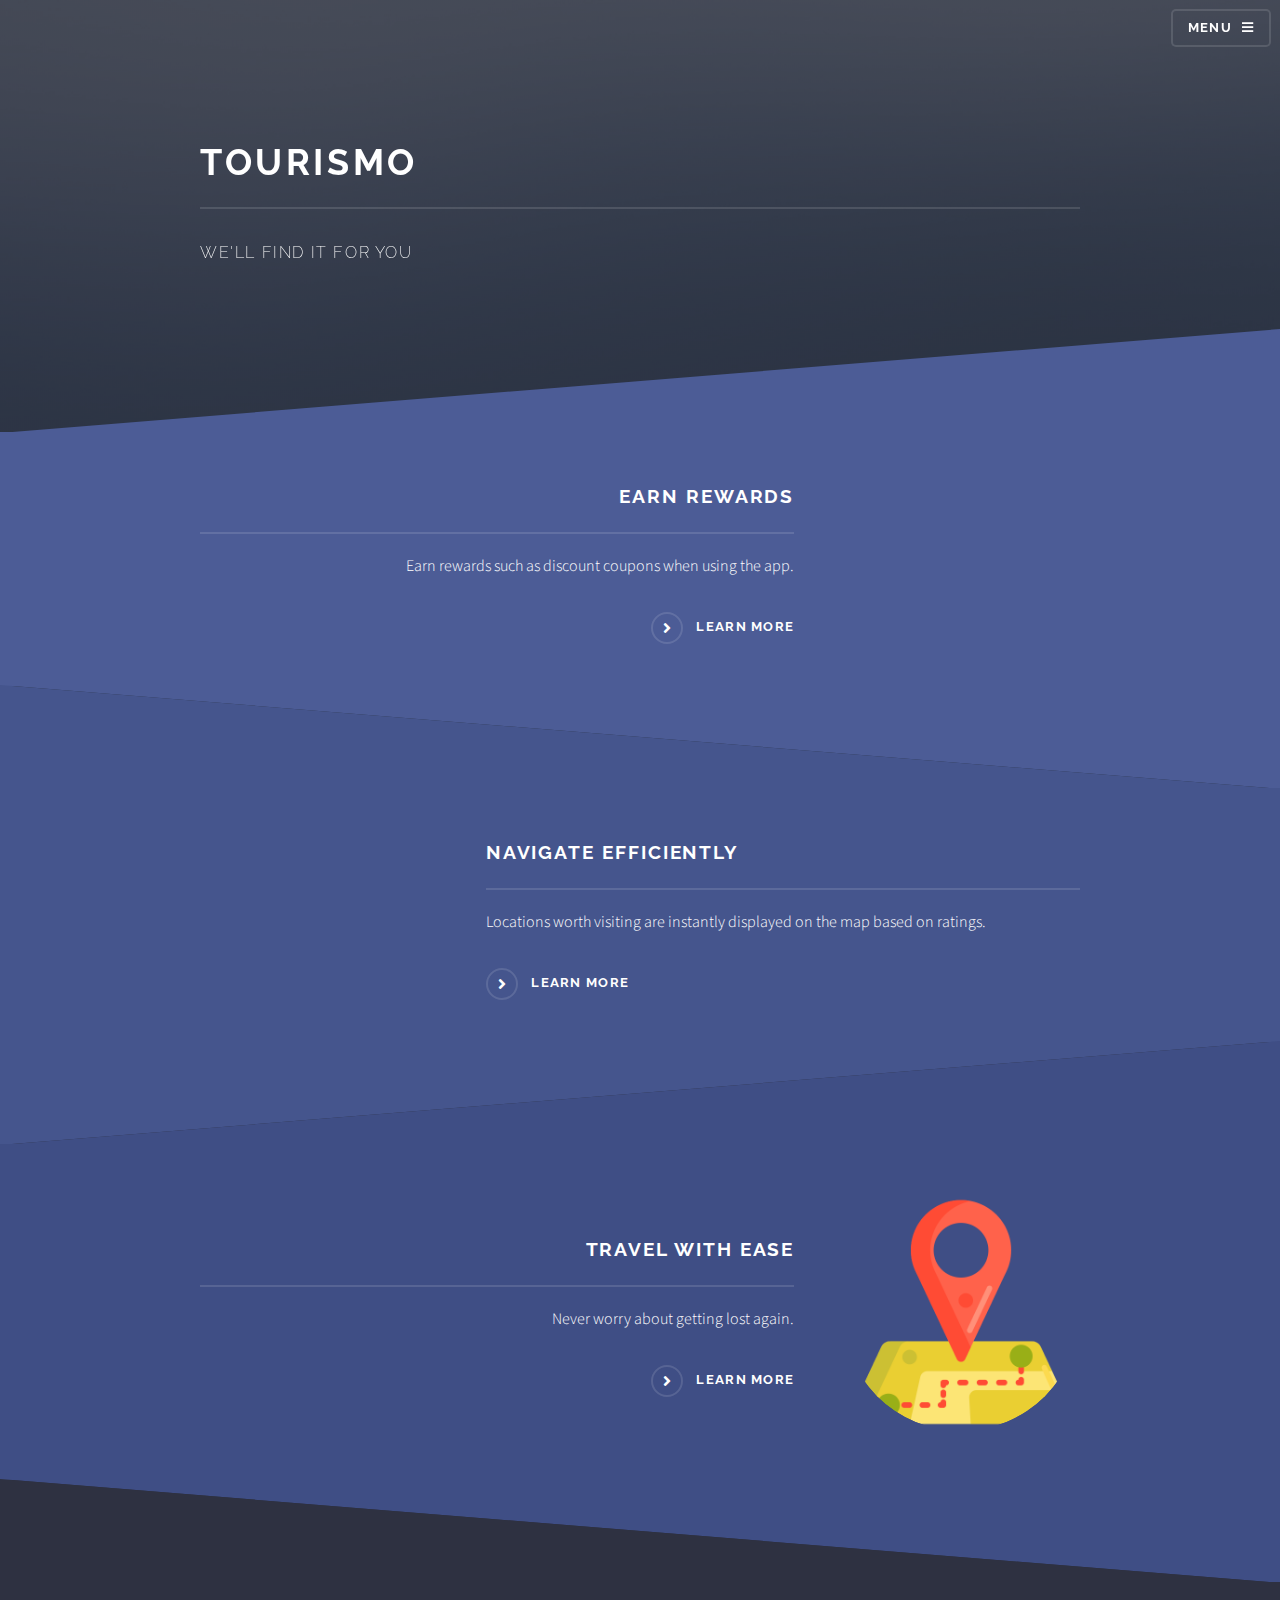
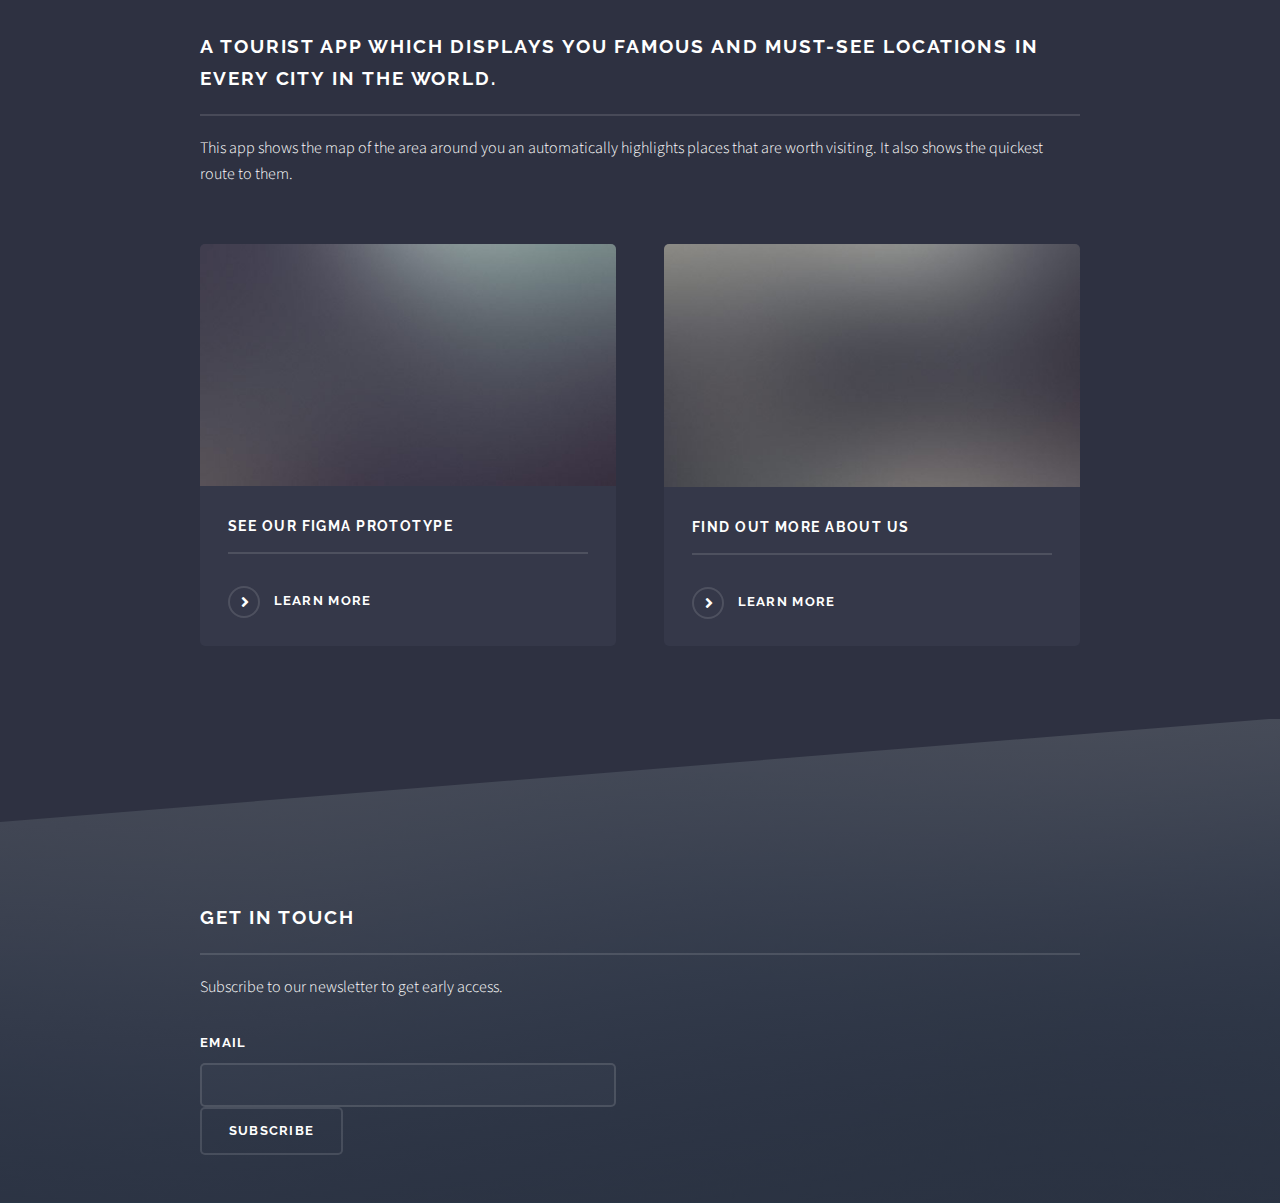
==== commit ffd78f1b: "Add files via upload" ====
--- a/TourismoNew/index.html
+++ b/TourismoNew/index.html
@@ -54,8 +54,8 @@
 							<h2>Menu</h2>
 							<ul class="links">
 								<li><a href="index.html">Home</a></li>
-								<li><a href="generic.html">Generic</a></li>
-								<li><a href="elements.html">Elements</a></li>
+								<!--<li><a href="generic.html">Generic</a></li>
+								<li><a href="elements.html">Elements</a></li> -->
 								<li><a href="#">Log In</a></li>
 								<li><a href="#">Sign Up</a></li>
 							</ul>
@@ -78,10 +78,10 @@
 						<!-- One -->
 							<section id="one" class="wrapper spotlight style1">
 								<div class="inner">
-									<a href="#" class="image"><img src="images/clock.png" alt=""/></a>
+									<a href="#" class="image"><img src="images/star.png" alt=""/></a>
 									<div class="content">
-										<h2 class="major">Quick and Easy to Use</h2>
-										<p>Find famous places quickly and easily.</p>
+										<h2 class="major">Earn Rewards</h2>
+										<p>Earn rewards such as discount coupons when using the app.</p>
 										<a href="#" class="special" onclick="learnMoreClick()">Learn more</a>
 									</div>
 								</div>
@@ -90,7 +90,7 @@
 						<!-- Two -->
 							<section id="two" class="wrapper alt spotlight style2">
 								<div class="inner">
-									<a href="#" class="image"><img src="images/compass.png" alt="" /></a>
+									<a href="#" class="image"><img src="images/navigation.png" alt="" /></a>
 									<div class="content">
 										<h2 class="major">Navigate efficiently</h2>
 										<p>Locations worth visiting are instantly displayed on the map based on ratings.</p>
@@ -166,12 +166,12 @@
 									<div class="field">
 										<label for="name">Name</label>
 										<input type="text" name="name" id="name" />
-									</div>
+									</div> -->
 									<div class="field">
 										<label for="email">Email</label>
 										<input type="email" name="email" id="email" />
 									</div>
-									<div class="field">
+								<!--	<div class="field">
 										<label for="message">Message</label>
 										<textarea name="message" id="message" rows="4"></textarea>
 									</div>
@@ -181,7 +181,7 @@
 									<li><input onclick="subscribeClick()" type="submit" value="Subscribe" /></li>
 								</ul>
 							</form>
-							<ul class="contact">
+						<!--	<ul class="contact">
 								<li class="icon solid fa-home">
 									Untitled Inc<br />
 									1234 Somewhere Road Suite #2894<br />
@@ -195,9 +195,9 @@
 							</ul>
 							<ul class="copyright">
 								<li>&copy; Untitled Inc. All rights reserved.</li><li>Design: <a href="http://html5up.net">HTML5 UP</a></li>
-							</ul>
+							</ul> -->
 						</div>
-					</section>
+					</section> 
 
 			</div>
 
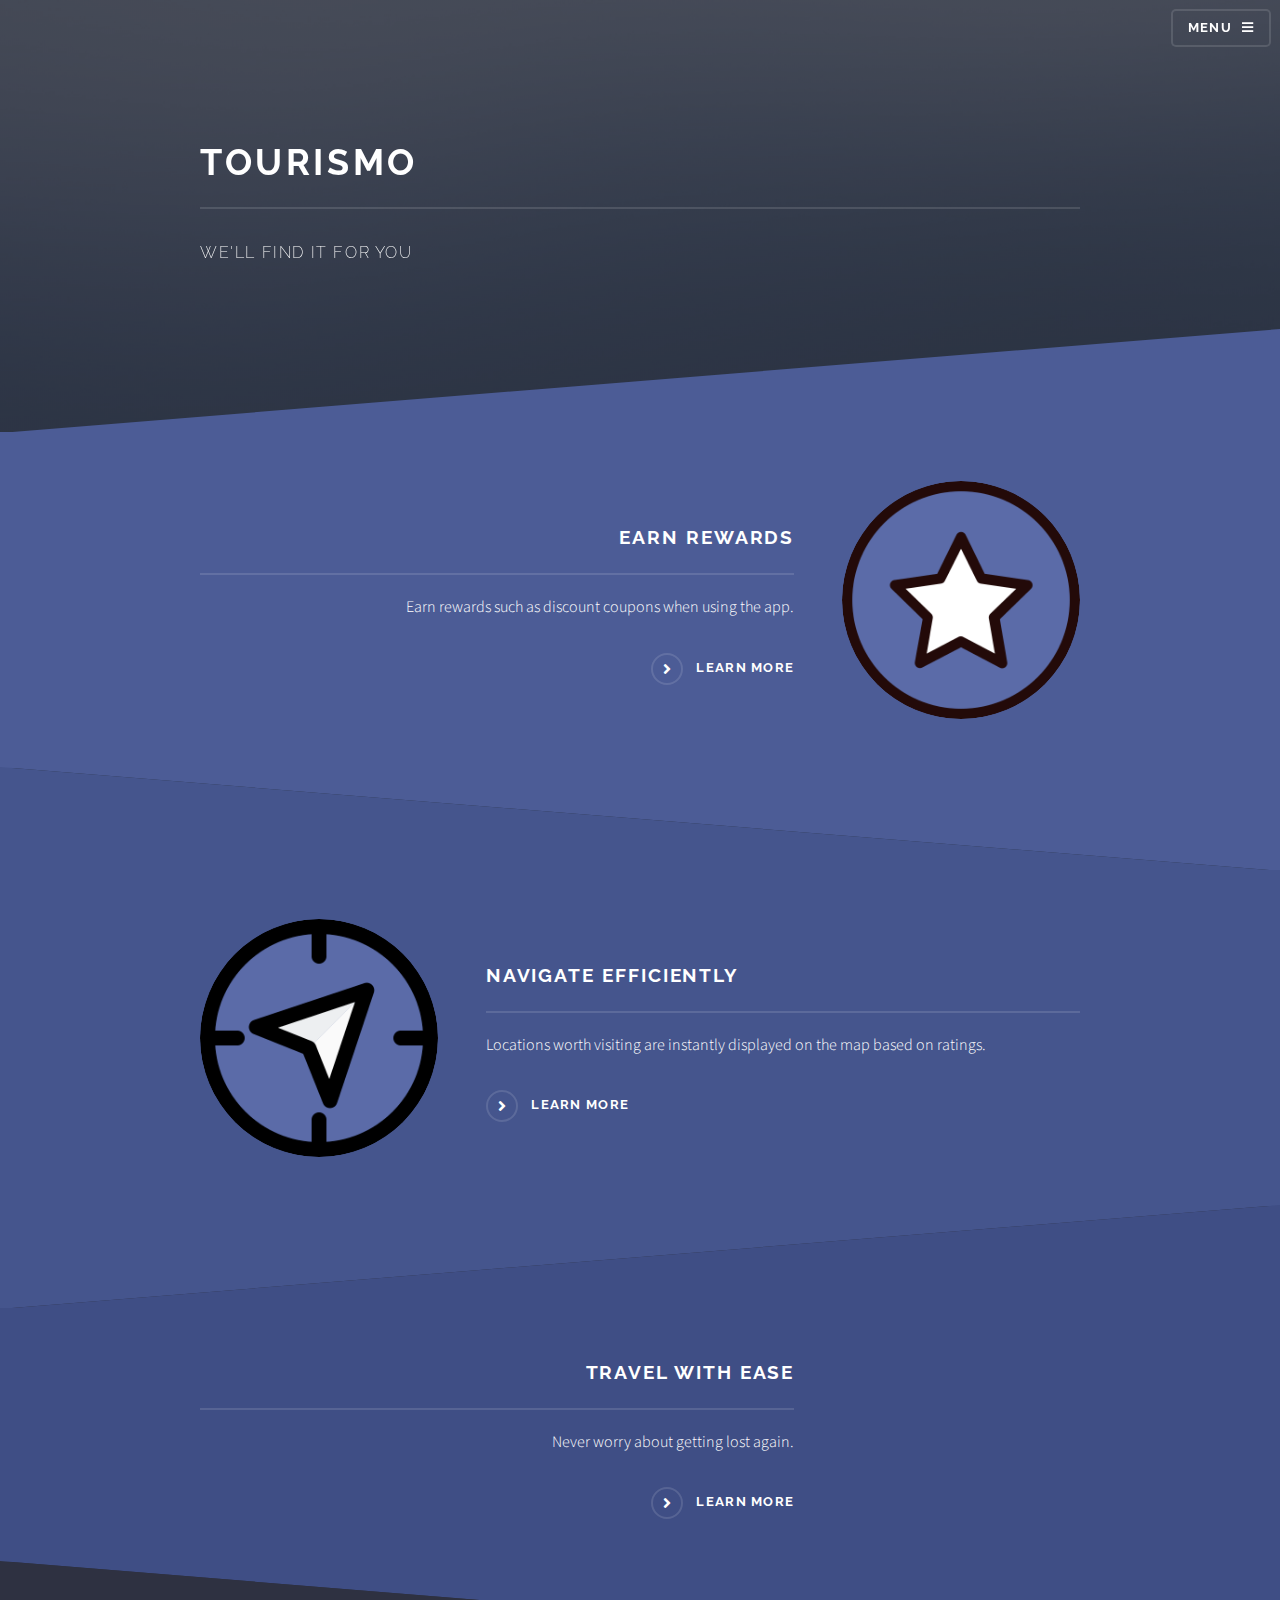
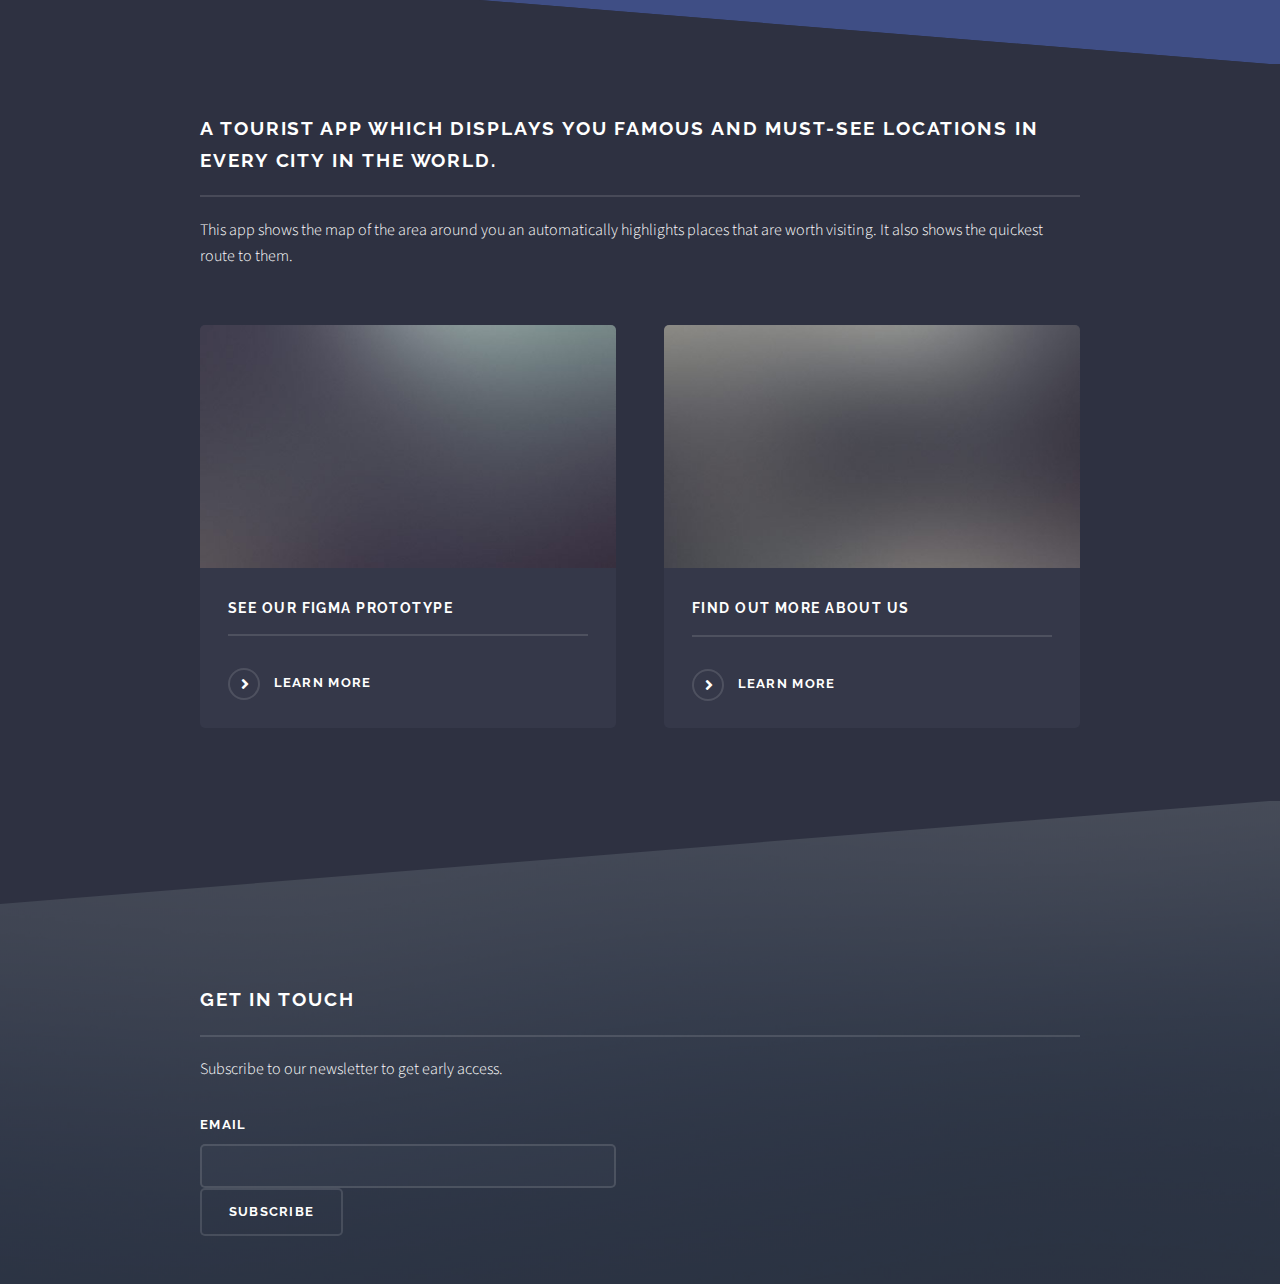
==== commit c3afd196: "Add files via upload" ====
--- a/TourismoNew/index.html
+++ b/TourismoNew/index.html
@@ -102,7 +102,7 @@
 						<!-- Three -->
 							<section id="three" class="wrapper spotlight style3">
 								<div class="inner">
-									<a href="#" class="image"><img src="images/location.png" alt="" /></a>
+									<a href="#" class="image"><img src="images/world.png" alt="" /></a>
 									<div class="content">
 										<h2 class="major">Travel with Ease</h2>
 										<p>Never worry about getting lost again.</p>
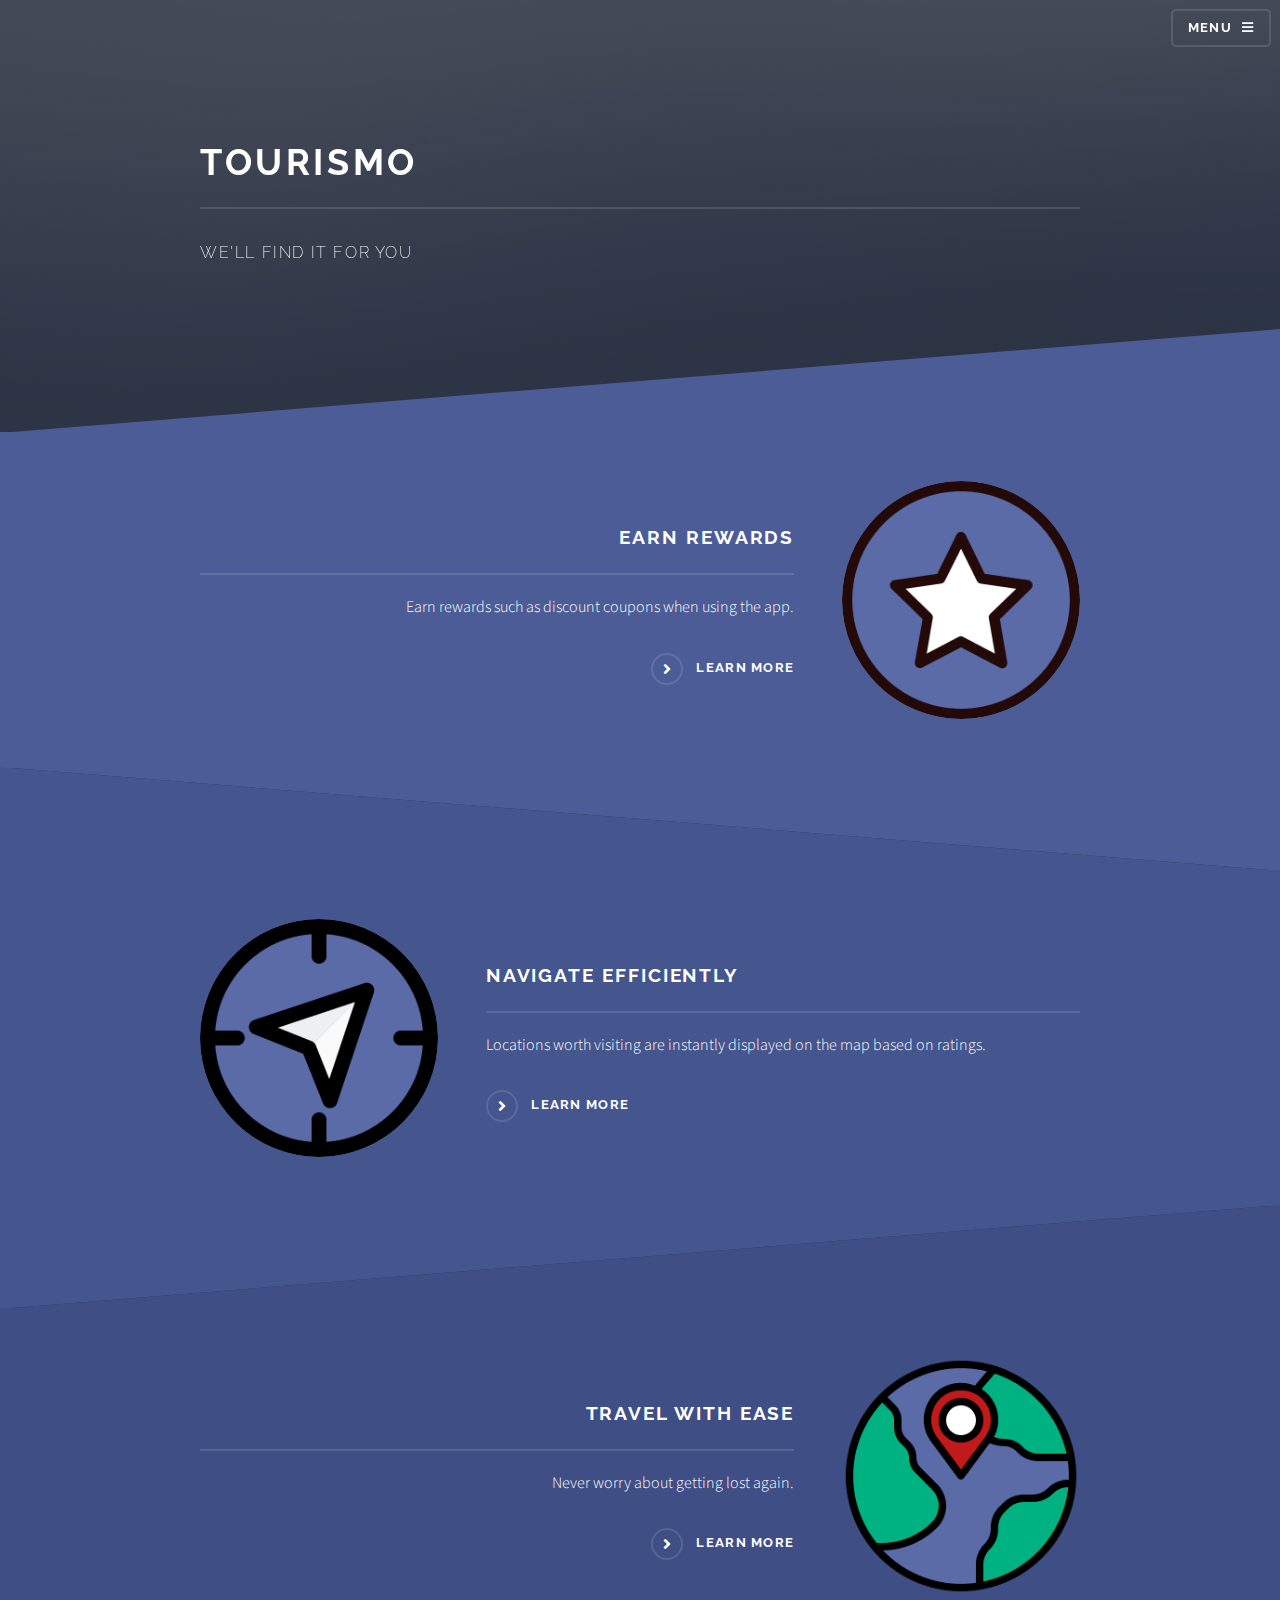
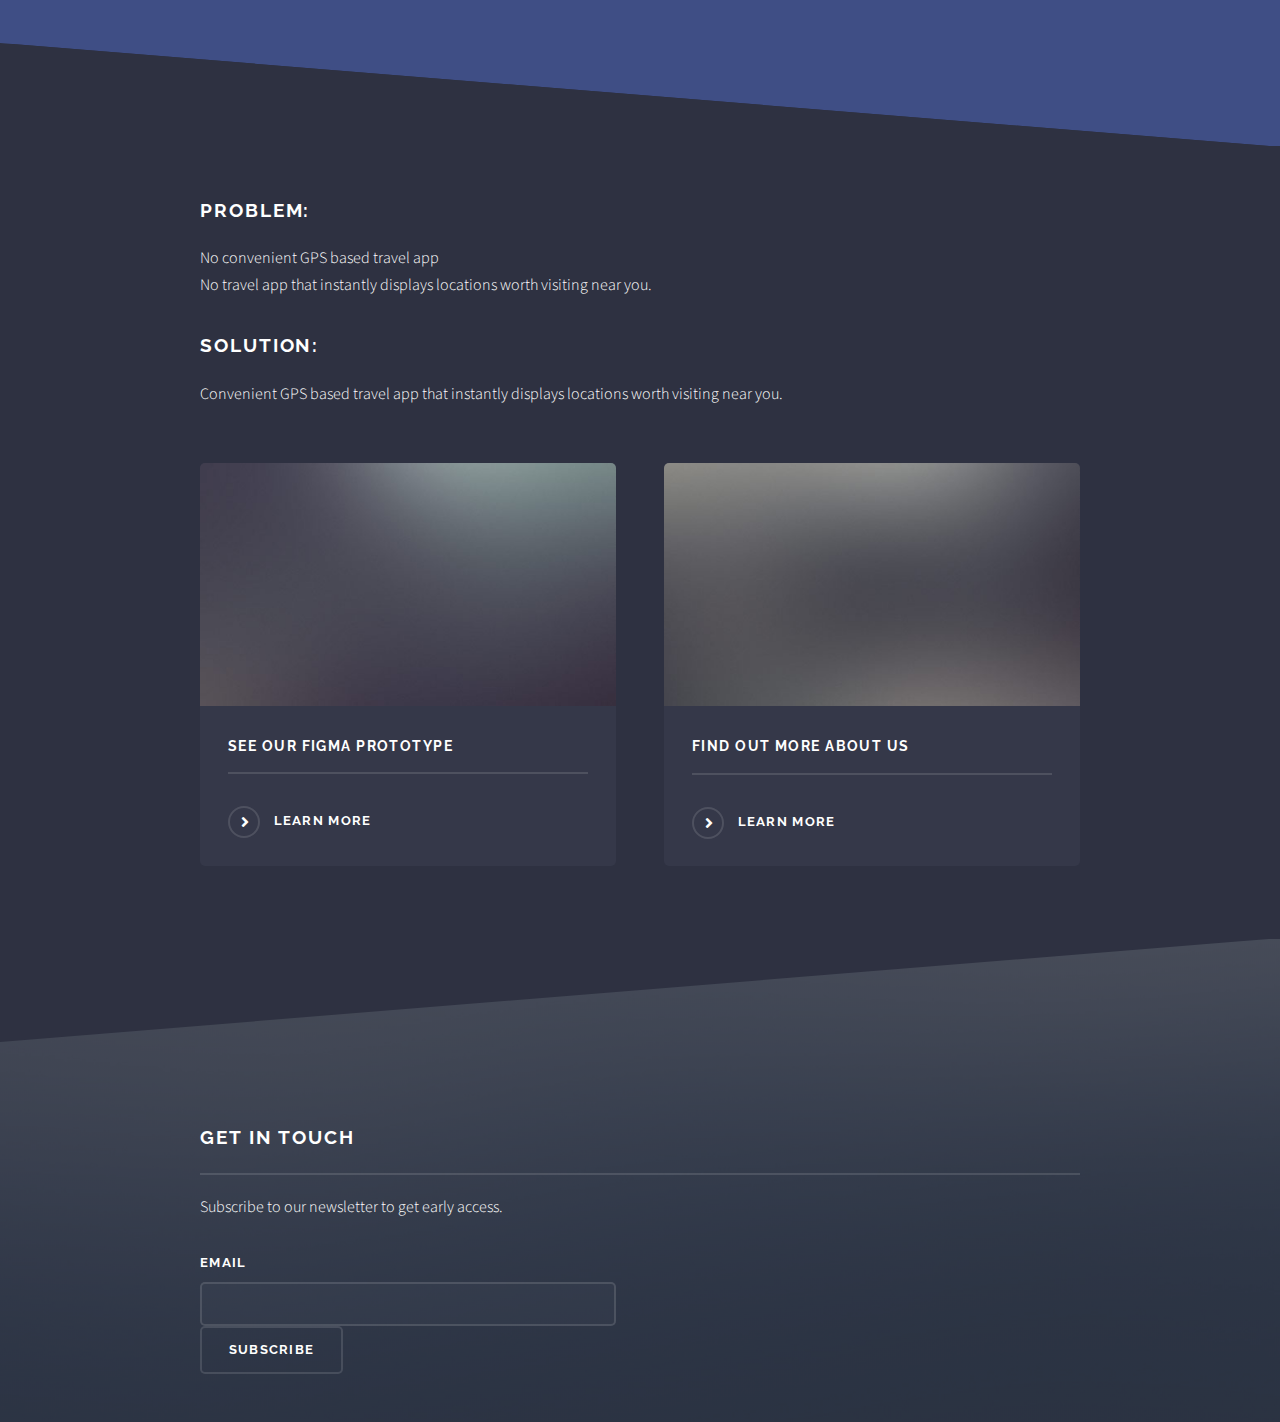
==== commit 06d8940e: "Add files via upload" ====
--- a/TourismoNew/index.html
+++ b/TourismoNew/index.html
@@ -114,8 +114,11 @@
 						<!-- Four -->
 							<section id="four" class="wrapper alt style1">
 								<div class="inner">
-									<h2 class="major">A tourist app which displays you famous and must-see locations in every city in the world.</h2>
-									<p>This app shows the map of the area around you an automatically highlights places that are worth visiting. It also shows the quickest route to them.</p>
+									<h2>Problem: </h2> <p> No convenient GPS based travel app <br> No travel app that instantly displays locations worth visiting near you.</p>
+									<h2>Solution: </h2> <p>Convenient GPS based
+										travel app that instantly
+										displays locations worth
+										visiting near you. </p>
 									<section class="features">
 										<article>
 											<a href="#" class="image"><img src="images/pic04.jpg" alt="" /></a>
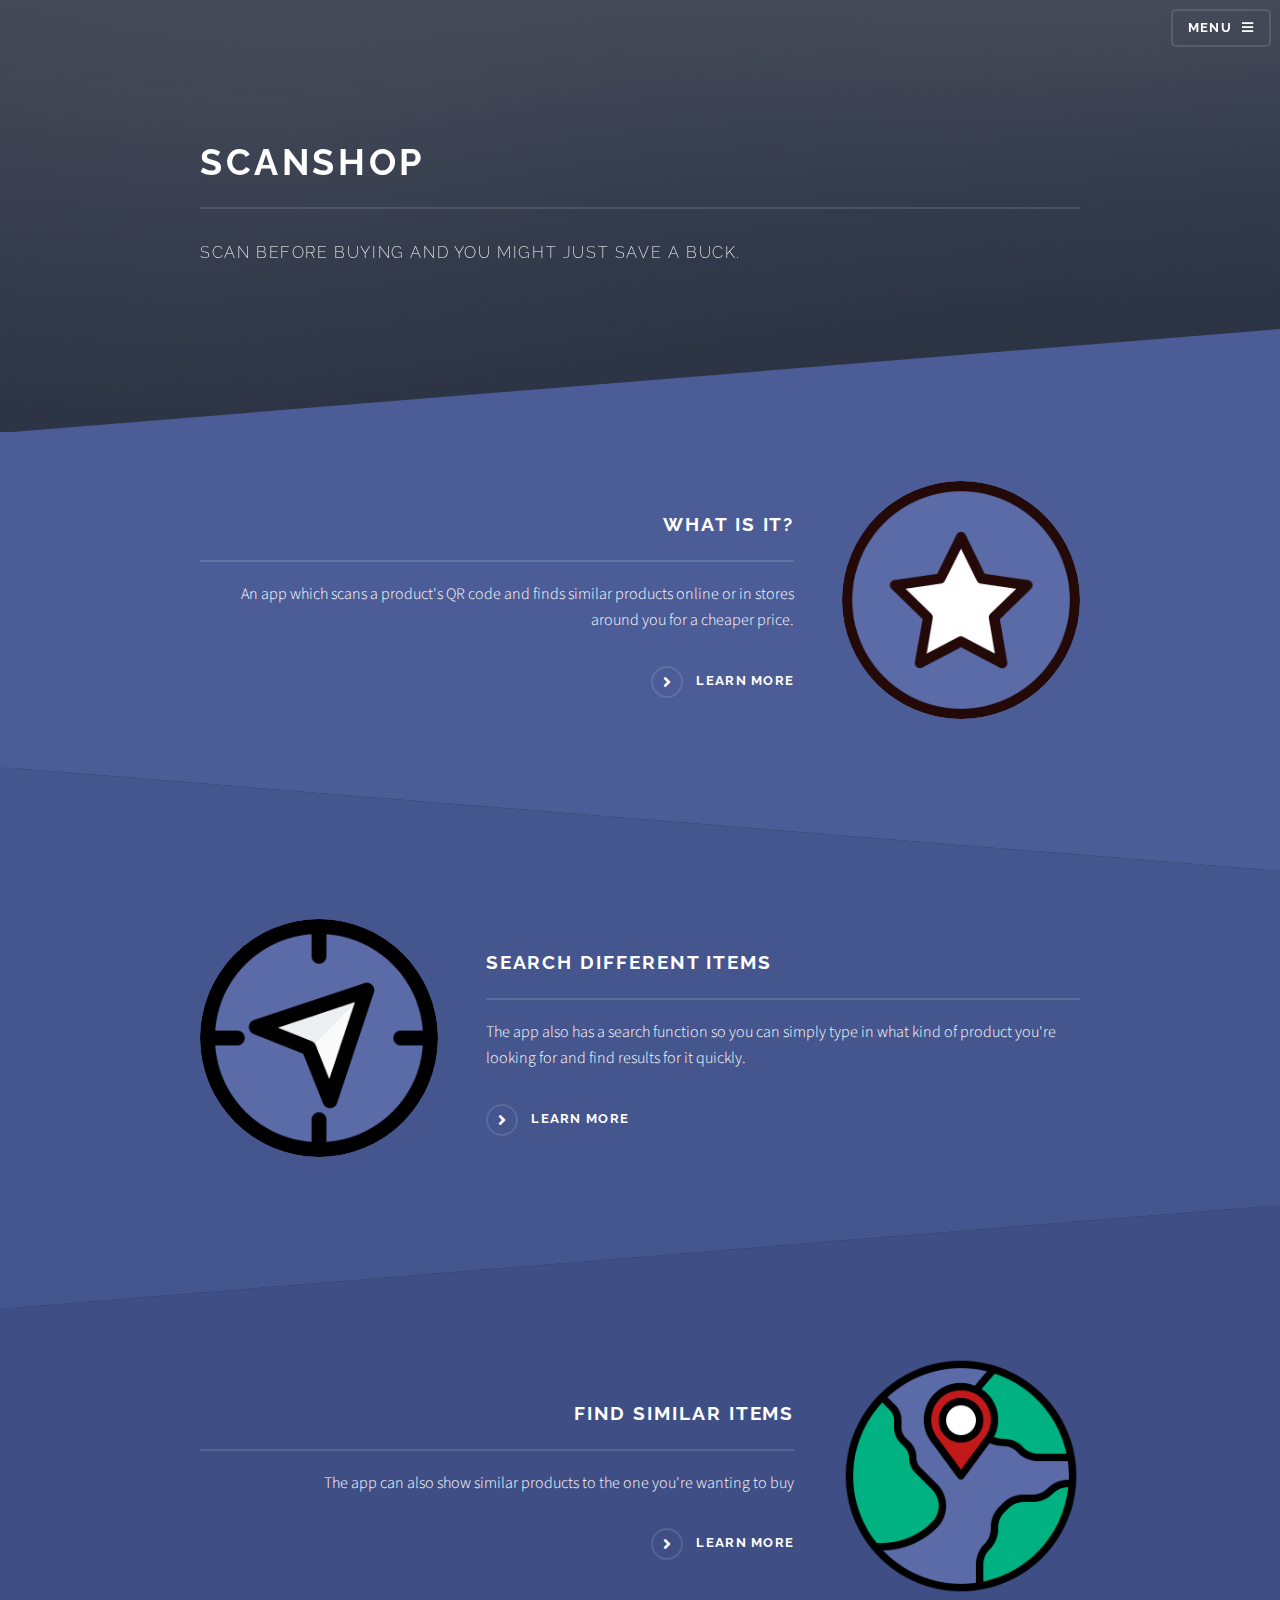
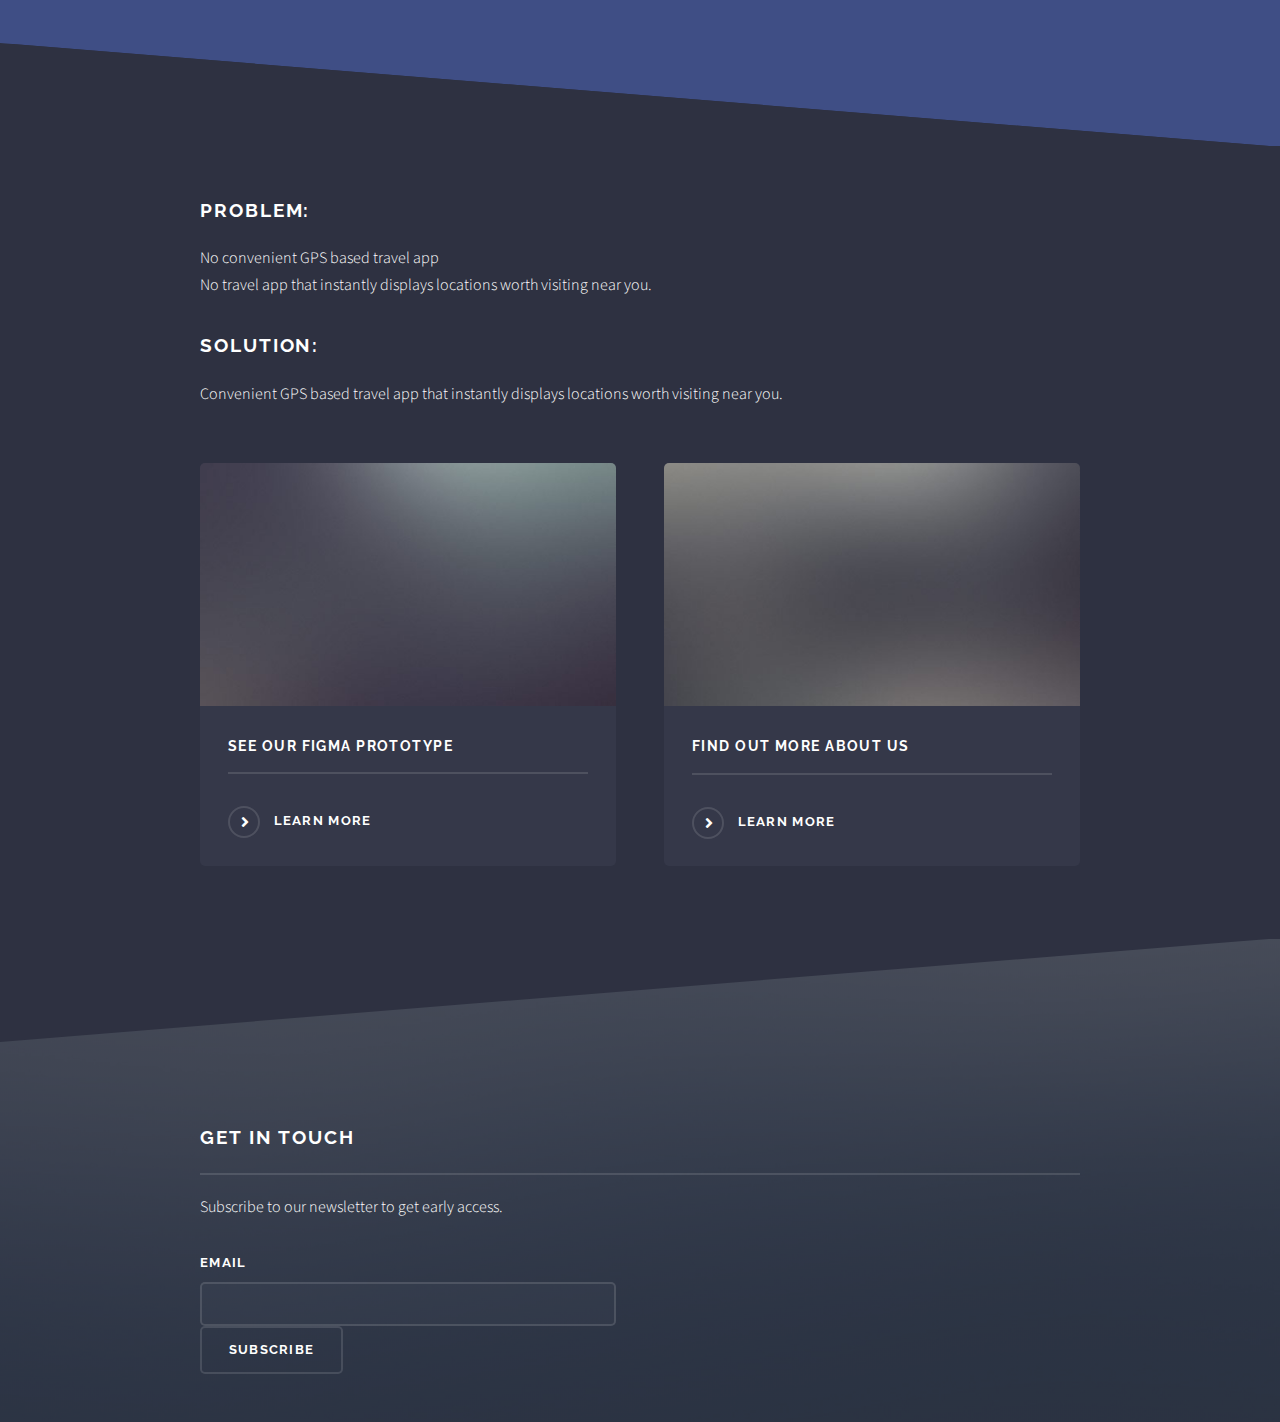
==== commit 0e761395: "Update index.html" ====
--- a/TourismoNew/index.html
+++ b/TourismoNew/index.html
@@ -6,7 +6,7 @@
 -->
 <html>
 	<head>
-		<title>Tourismo</title>
+		<title>ScanShop</title>
 		<meta charset="utf-8" />
 		<meta name="viewport" content="width=device-width, initial-scale=1, user-scalable=no" />
 		<link rel="stylesheet" href="assets/css/main.css" />
@@ -67,8 +67,8 @@
 					<section id="banner">
 						<div class="inner">
 							<div class="logo"> <!--<span class="icon fa-gem" > </span> --></div>
-							<h2>Tourismo</h2>
-							<p>We'll find it for you<a href="http://html5up.net"></a></p>
+							<h2>ScanShop</h2>
+							<p>Scan before buying and you might just save a buck.<a href="http://html5up.net"></a></p>
 						</div>
 					</section>
 
@@ -80,8 +80,10 @@
 								<div class="inner">
 									<a href="#" class="image"><img src="images/star.png" alt=""/></a>
 									<div class="content">
-										<h2 class="major">Earn Rewards</h2>
-										<p>Earn rewards such as discount coupons when using the app.</p>
+										<h2 class="major">What is it?</h2>
+										<p>An app which scans a product's QR code and finds similar products
+											online or in stores around you for a cheaper price.
+										</p>
 										<a href="#" class="special" onclick="learnMoreClick()">Learn more</a>
 									</div>
 								</div>
@@ -92,8 +94,8 @@
 								<div class="inner">
 									<a href="#" class="image"><img src="images/navigation.png" alt="" /></a>
 									<div class="content">
-										<h2 class="major">Navigate efficiently</h2>
-										<p>Locations worth visiting are instantly displayed on the map based on ratings.</p>
+										<h2 class="major">Search different items</h2>
+										<p>The app also has a search function so you can simply type in what kind of product you're looking for and find results for it quickly.</p>
 										<a href="#" class="special" onclick="learnMoreClick()">Learn more</a>
 									</div>
 								</div>
@@ -104,8 +106,10 @@
 								<div class="inner">
 									<a href="#" class="image"><img src="images/world.png" alt="" /></a>
 									<div class="content">
-										<h2 class="major">Travel with Ease</h2>
-										<p>Never worry about getting lost again.</p>
+										<h2 class="major">Find similar items</h2>
+										<p>The app can also show similar products to the one you're
+										wanting to buy 
+										</p>
 										<a href="#" class="special" onclick="learnMoreClick()">Learn more</a>
 									</div>
 								</div>
@@ -213,4 +217,4 @@
 			<script src="assets/js/main.js"></script>
 
 	</body>
-</html>+</html>
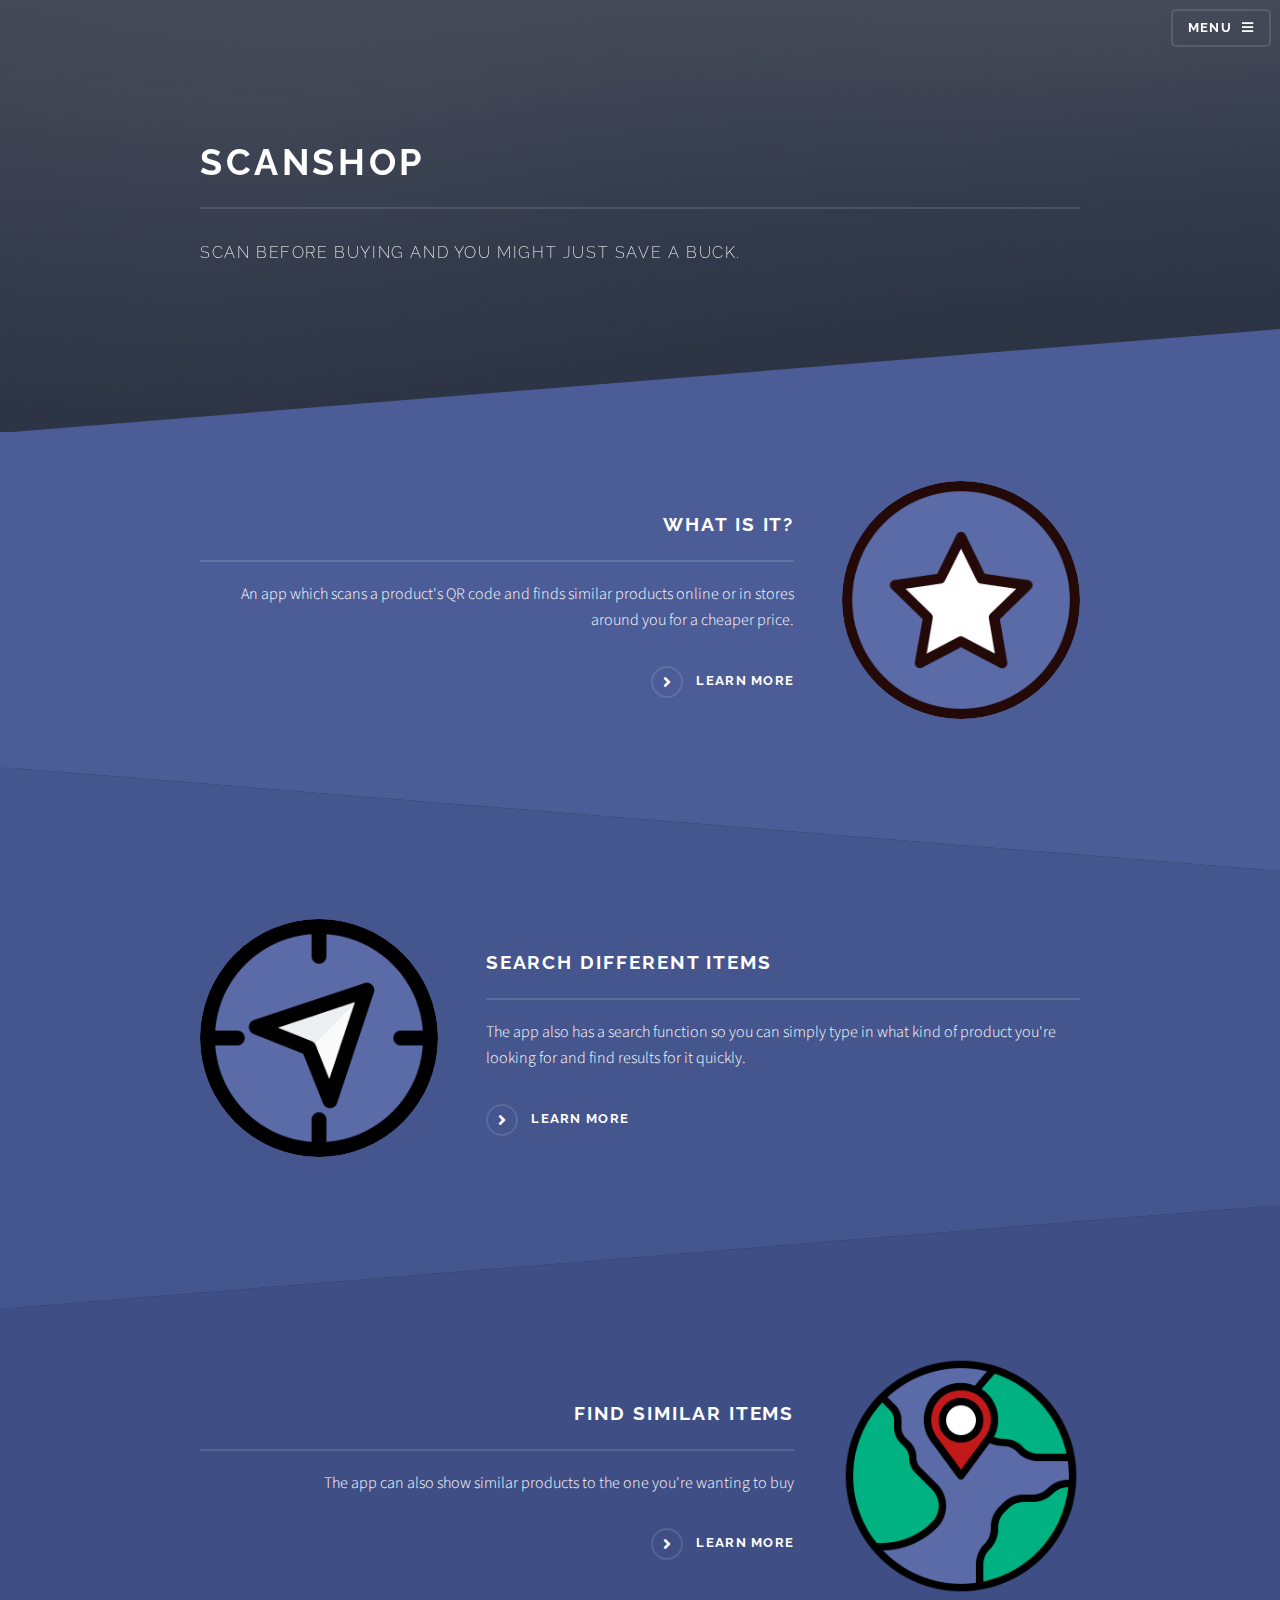
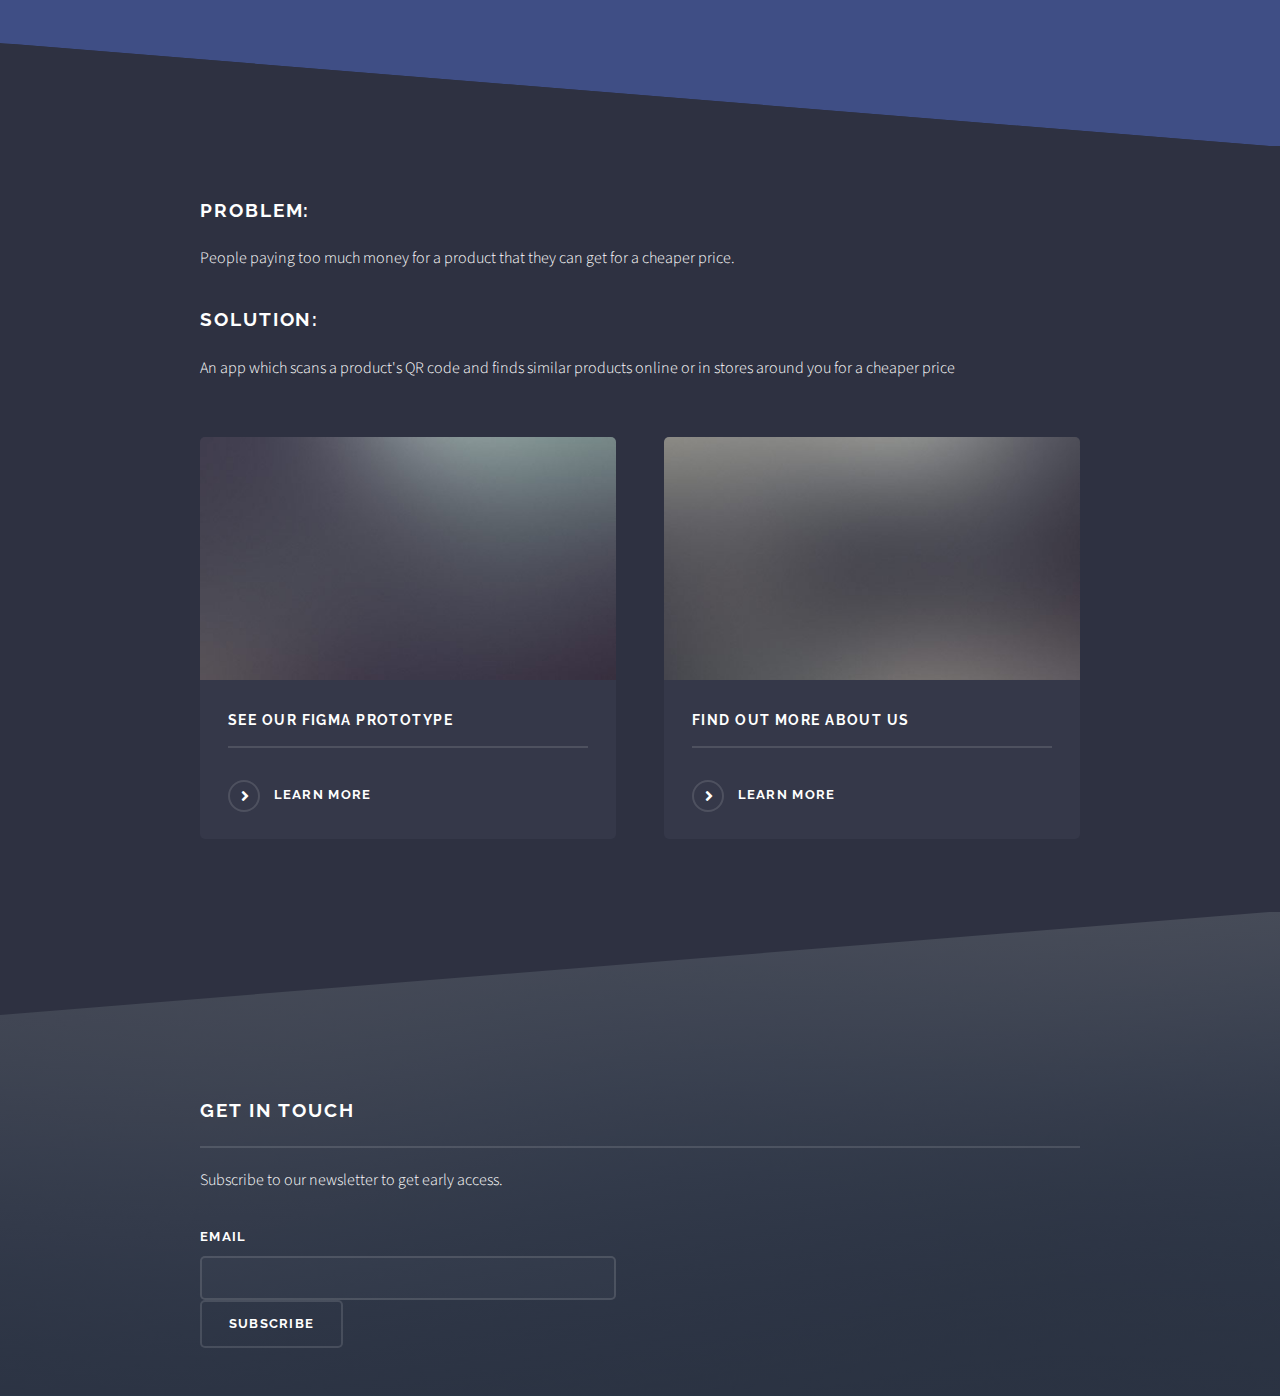
==== commit a92bc6e9: "Update index.html" ====
--- a/TourismoNew/index.html
+++ b/TourismoNew/index.html
@@ -118,11 +118,9 @@
 						<!-- Four -->
 							<section id="four" class="wrapper alt style1">
 								<div class="inner">
-									<h2>Problem: </h2> <p> No convenient GPS based travel app <br> No travel app that instantly displays locations worth visiting near you.</p>
-									<h2>Solution: </h2> <p>Convenient GPS based
-										travel app that instantly
-										displays locations worth
-										visiting near you. </p>
+									<h2>Problem: </h2> <p> People paying too much money for a product that they can get for a cheaper price.</p>
+									<h2>Solution: </h2> <p> An app which scans a product's QR code and finds similar products online or in stores around you for a cheaper price
+									</p>
 									<section class="features">
 										<article>
 											<a href="#" class="image"><img src="images/pic04.jpg" alt="" /></a>
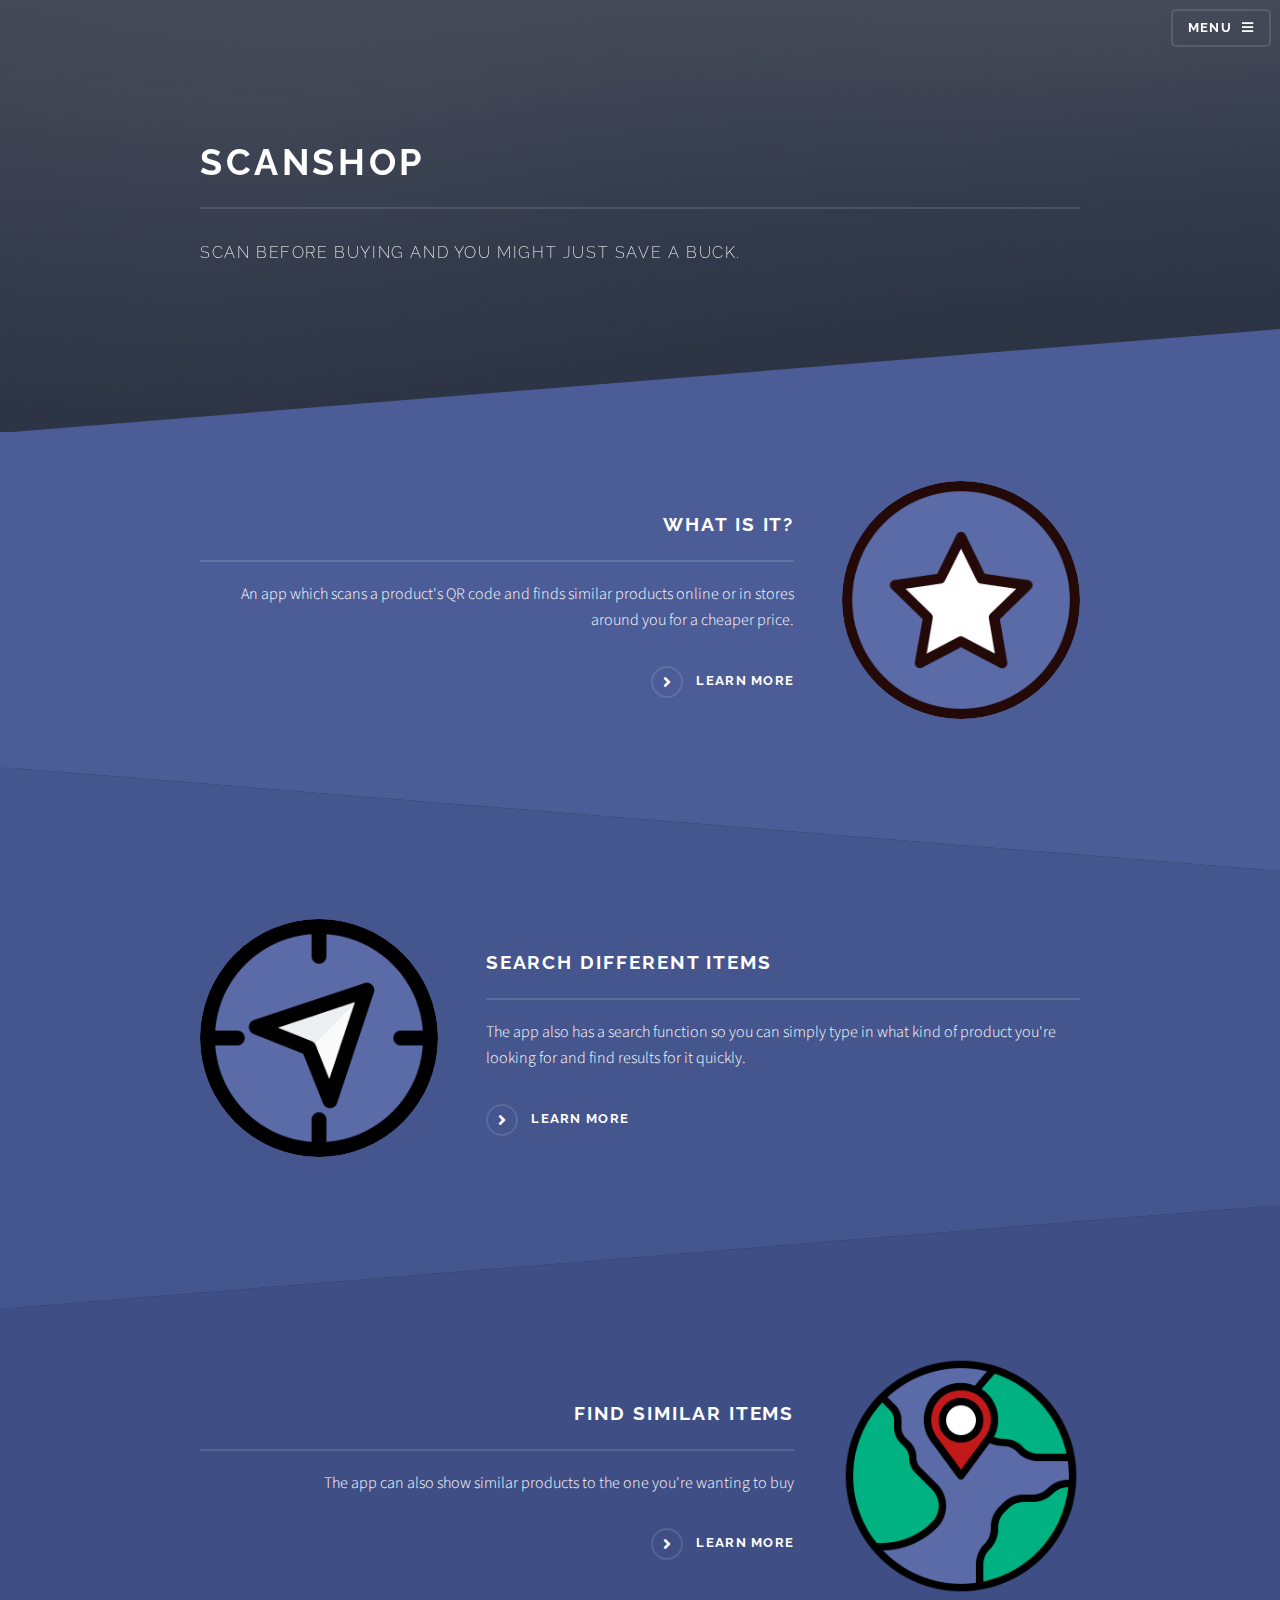
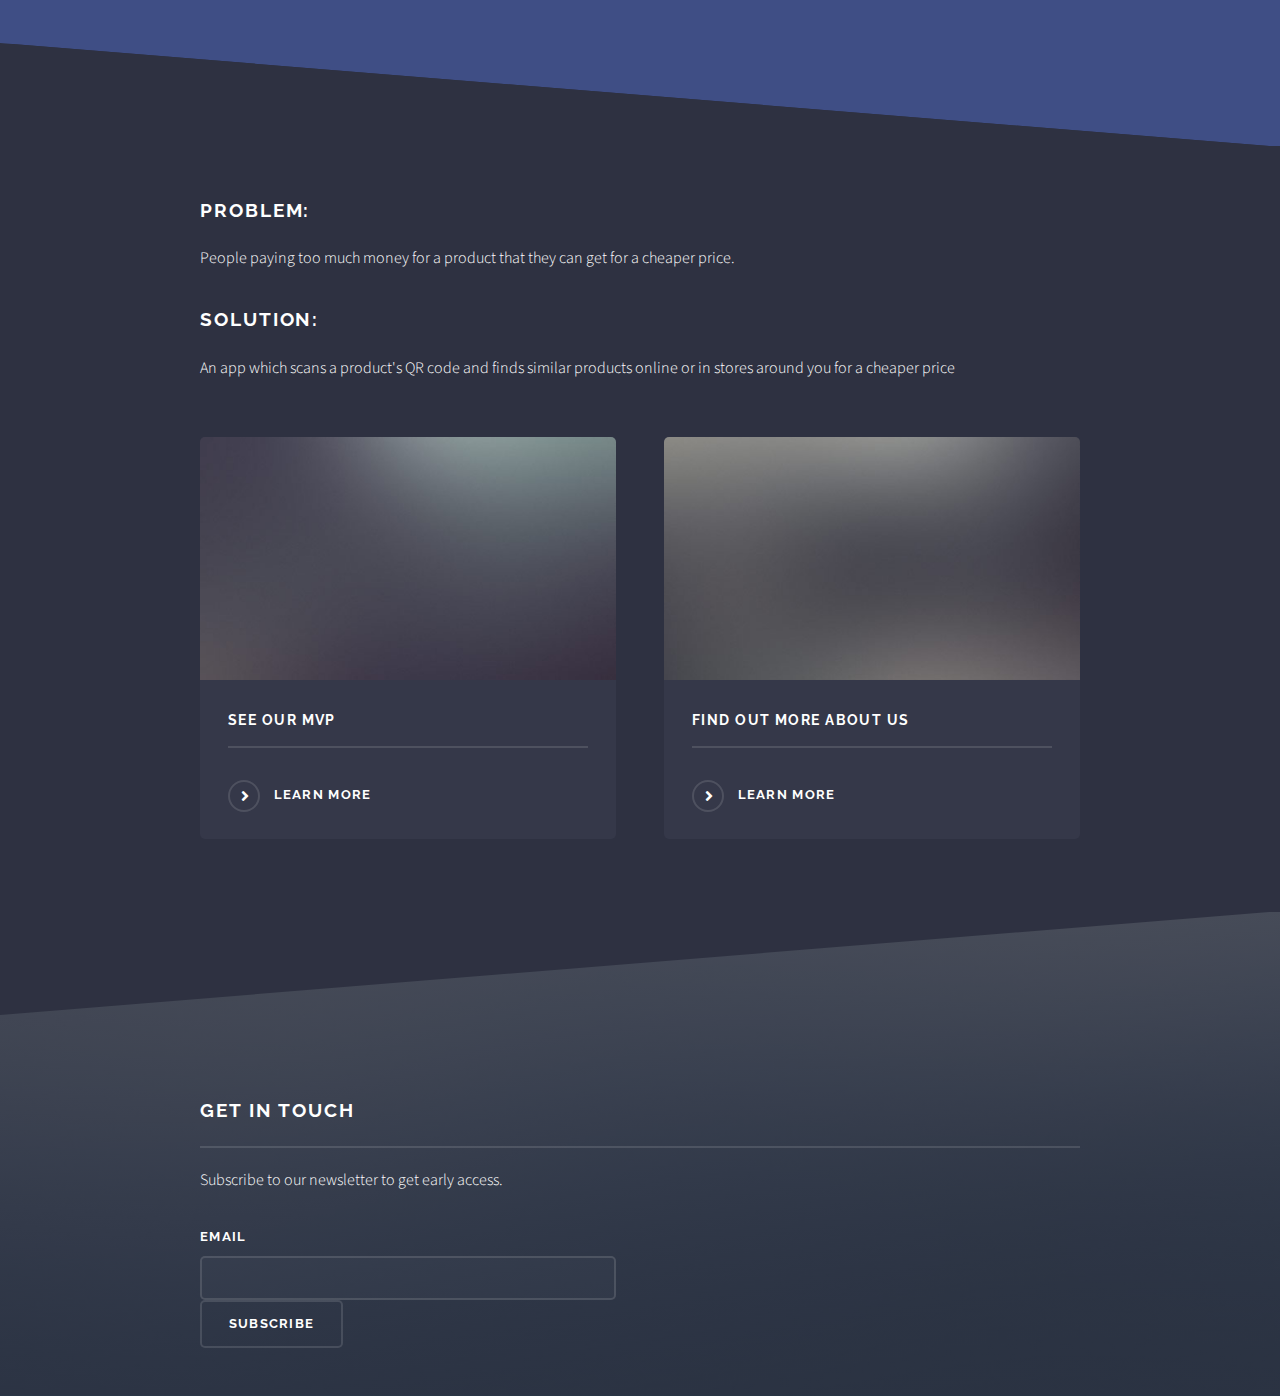
==== commit 0f816b56: "Update index.html" ====
--- a/TourismoNew/index.html
+++ b/TourismoNew/index.html
@@ -124,9 +124,9 @@
 									<section class="features">
 										<article>
 											<a href="#" class="image"><img src="images/pic04.jpg" alt="" /></a>
-											<h3 class="major">See our Figma Prototype</h3>
+											<h3 class="major">See our MVP</h3>
 											<p></p>
-											<a href="#" class="special" onclick="learnMoreClick()">Learn more</a>
+											<a href="#" class="special" onclick="location.href="https://murumull.github.io/ScanShop/index.html">Learn more</a>
 										</article>
 										<article>
 											<a href="#" class="image"><img src="images/pic05.jpg" alt="" /></a>
